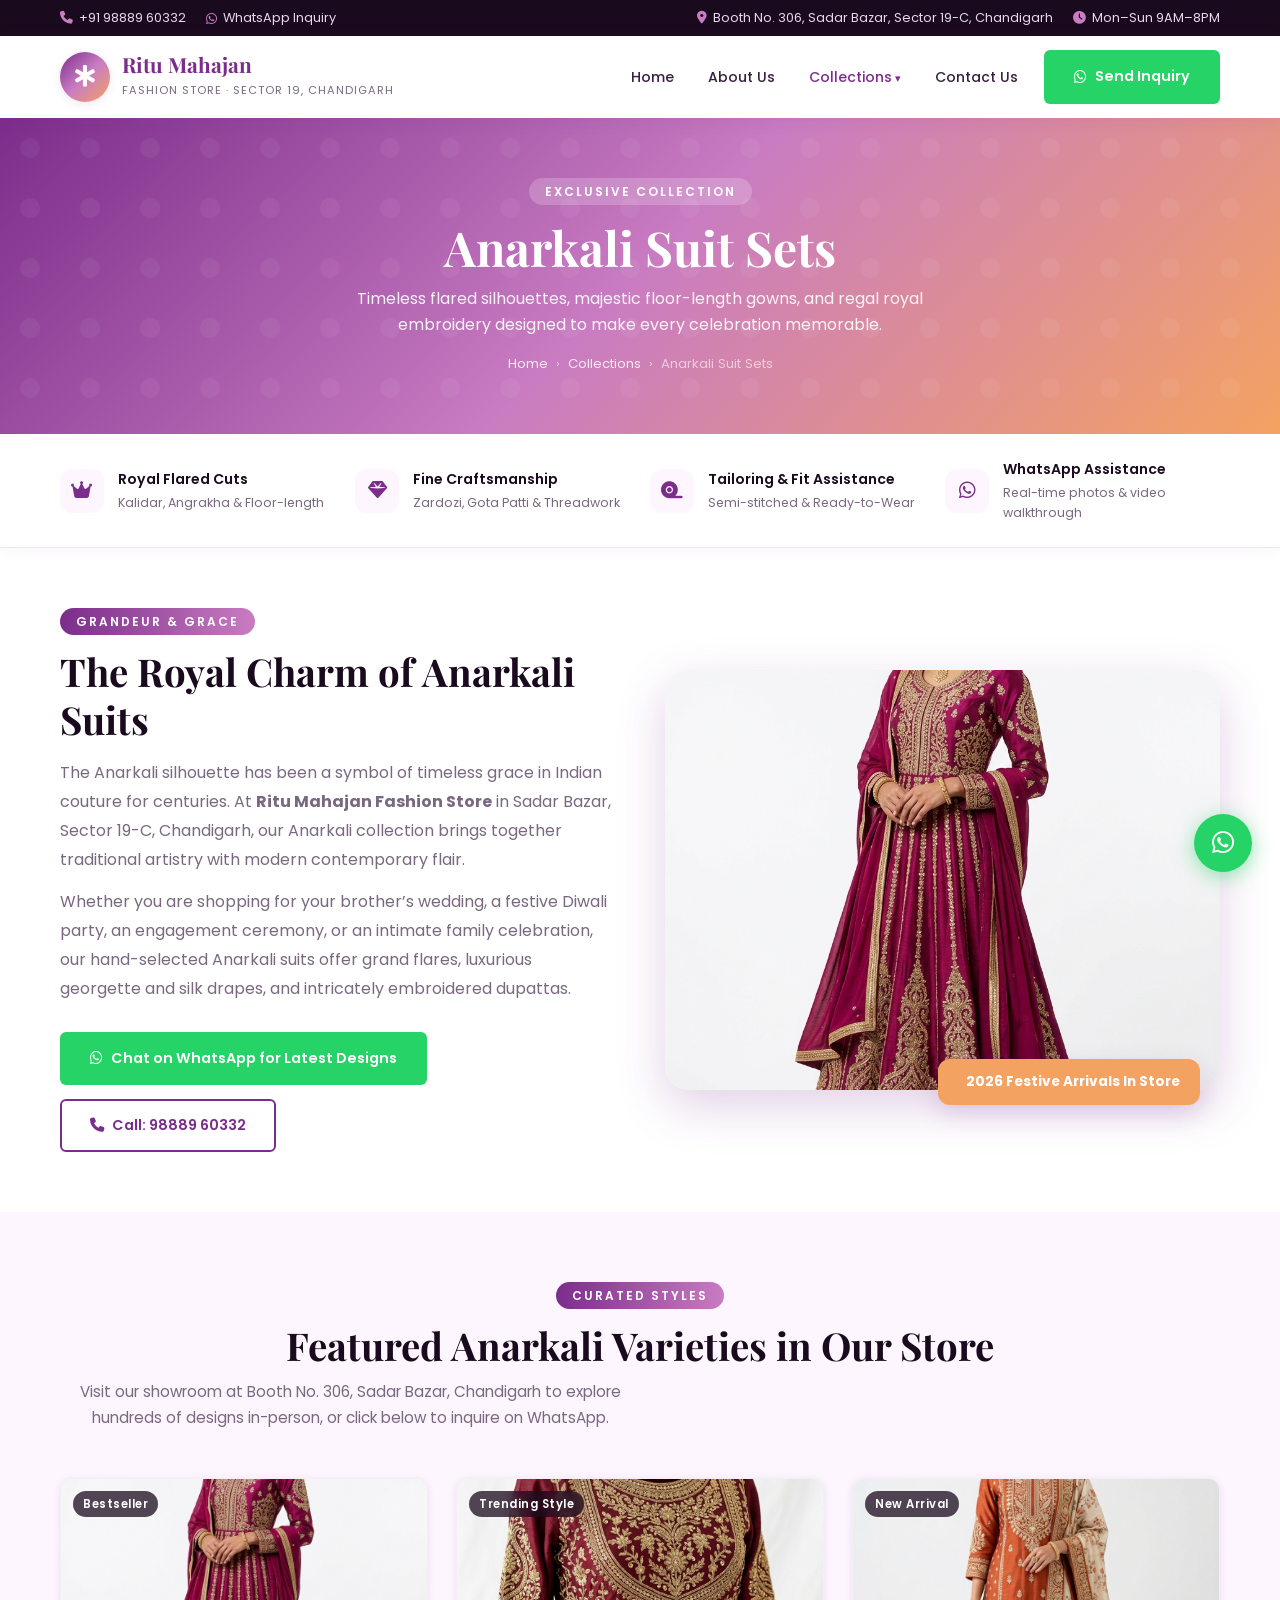
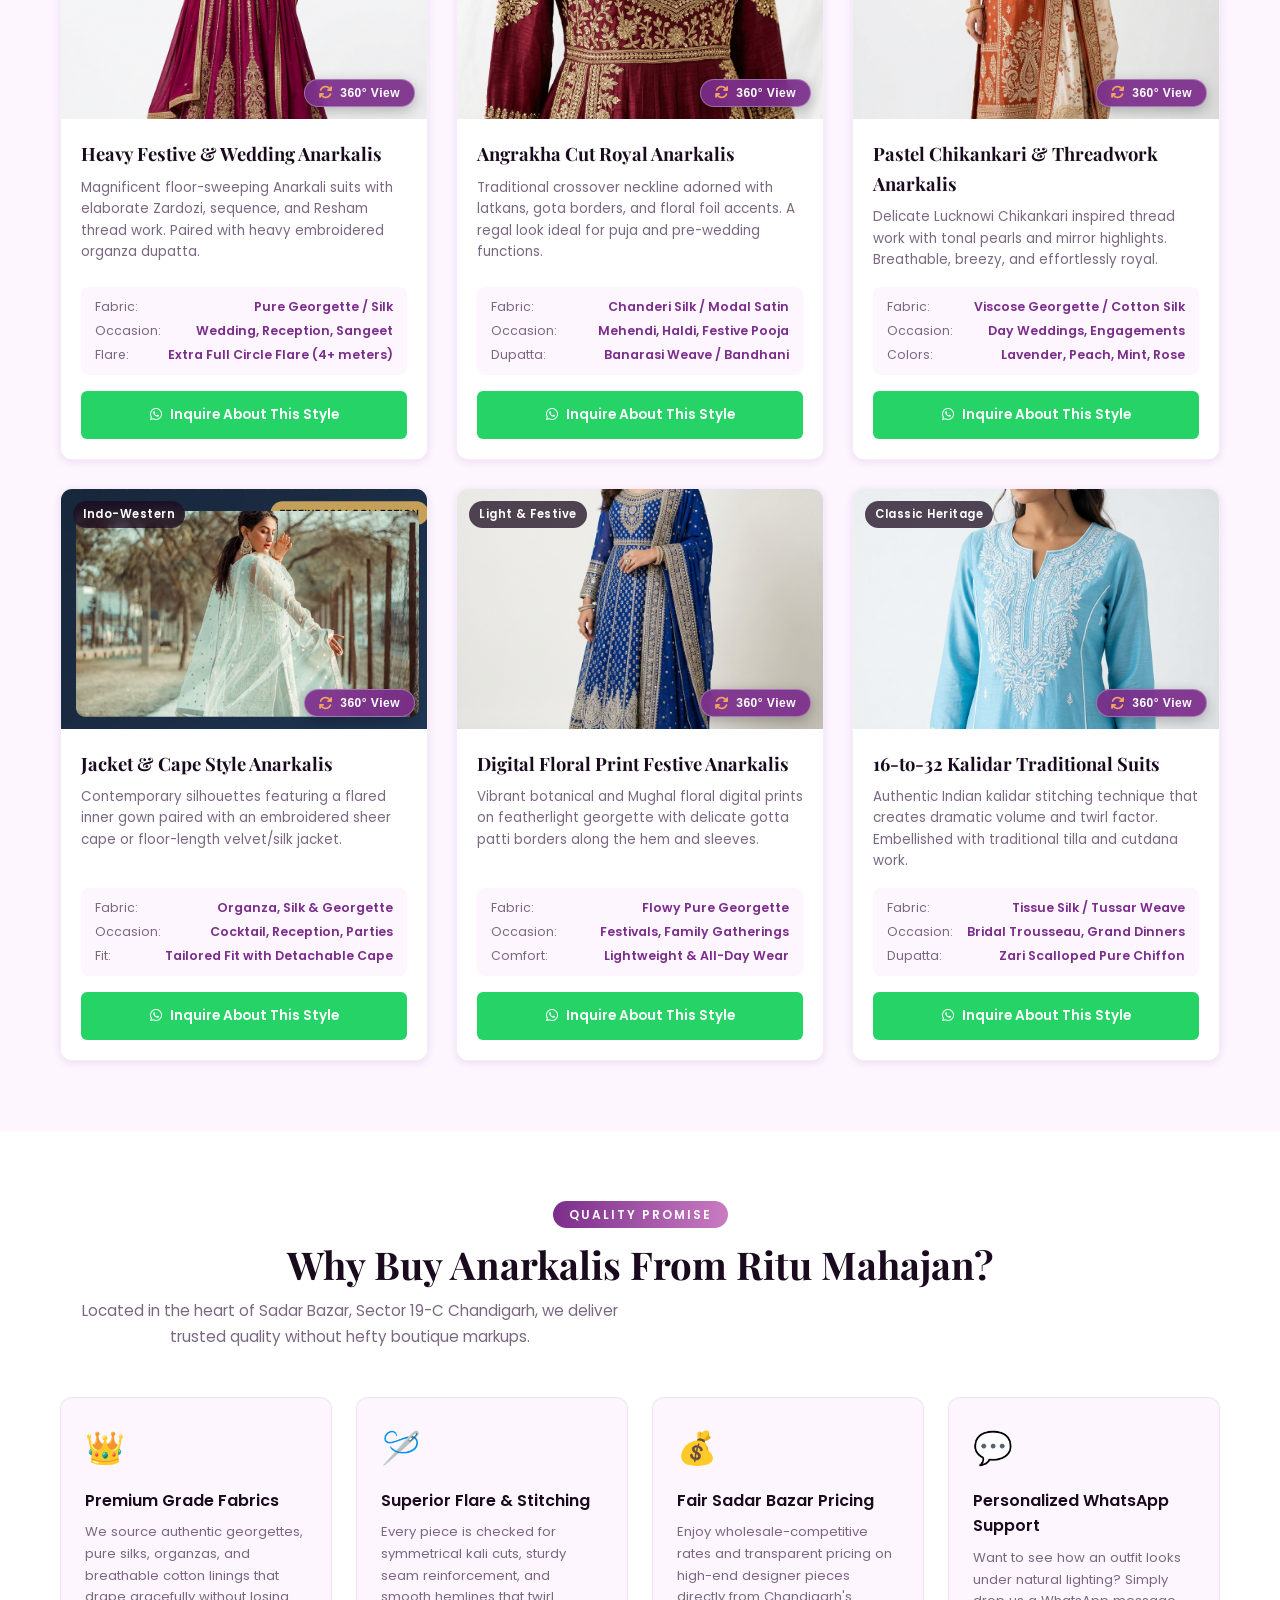
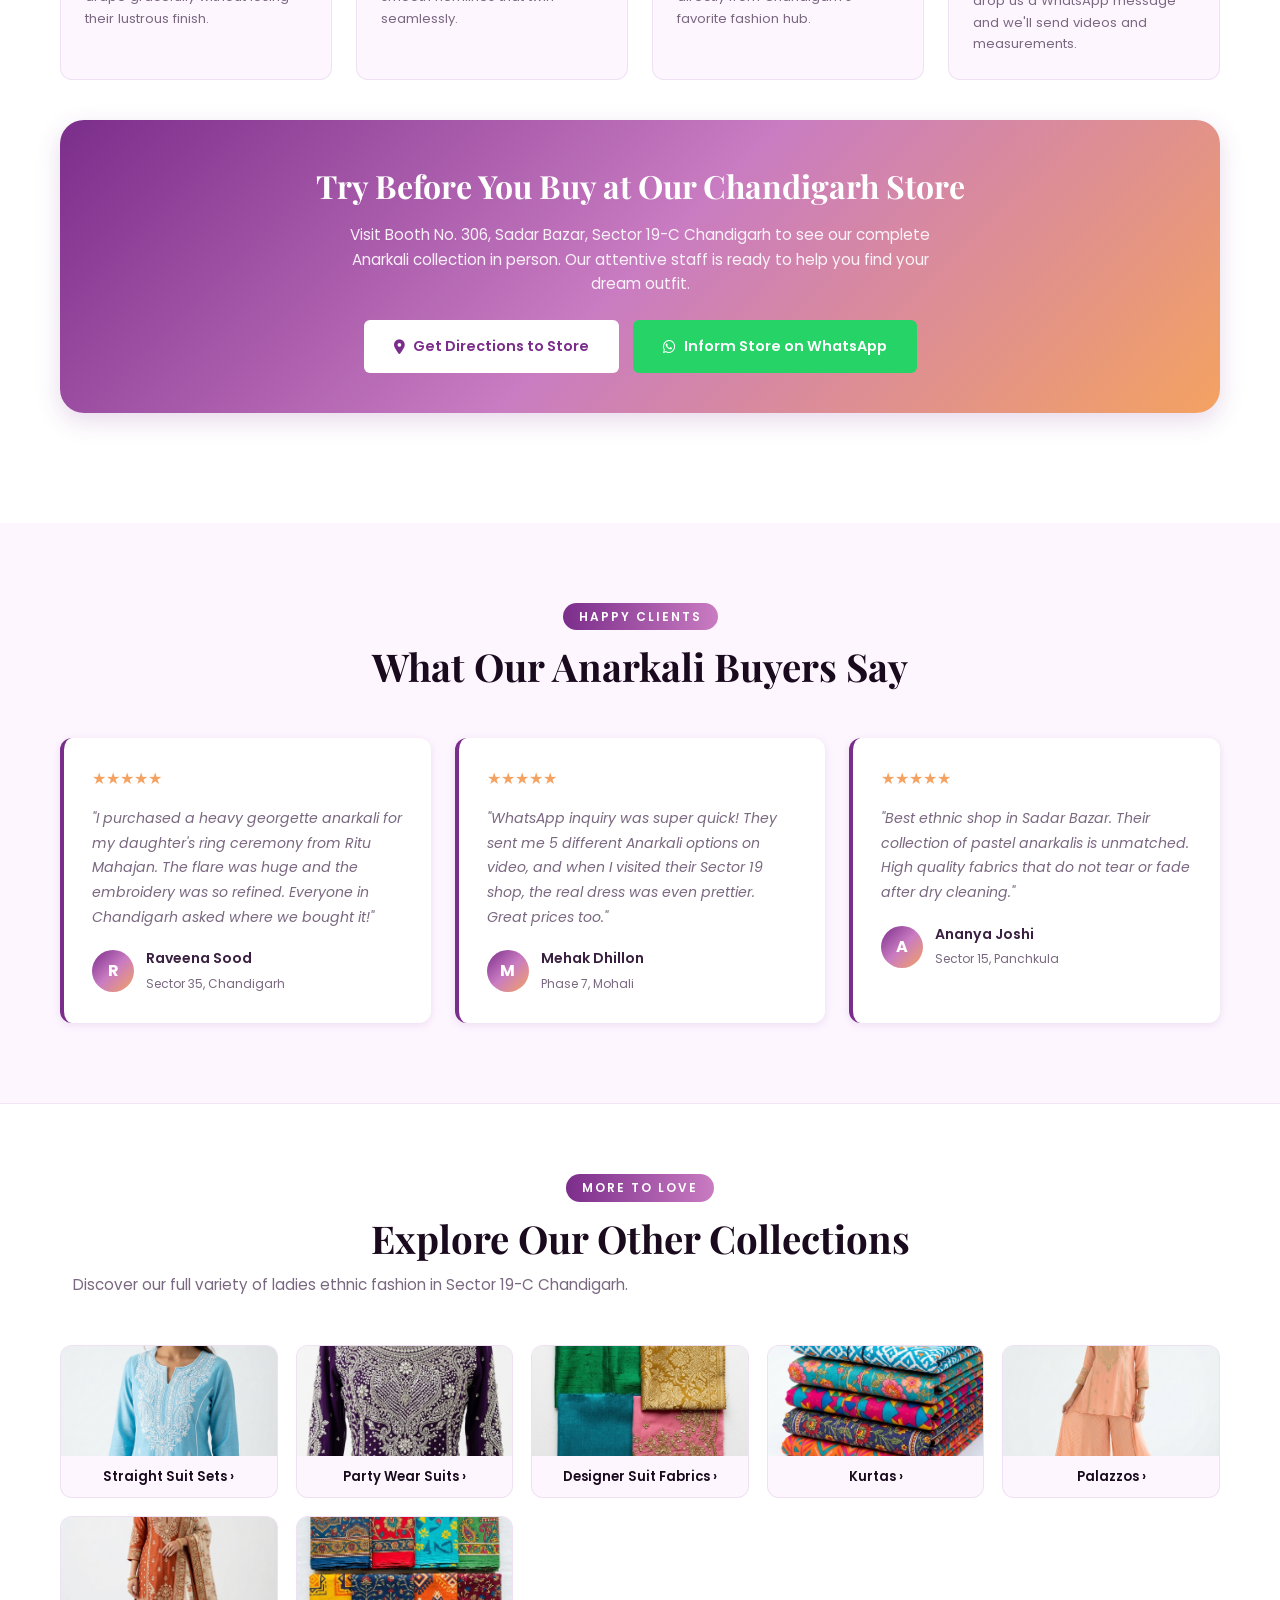
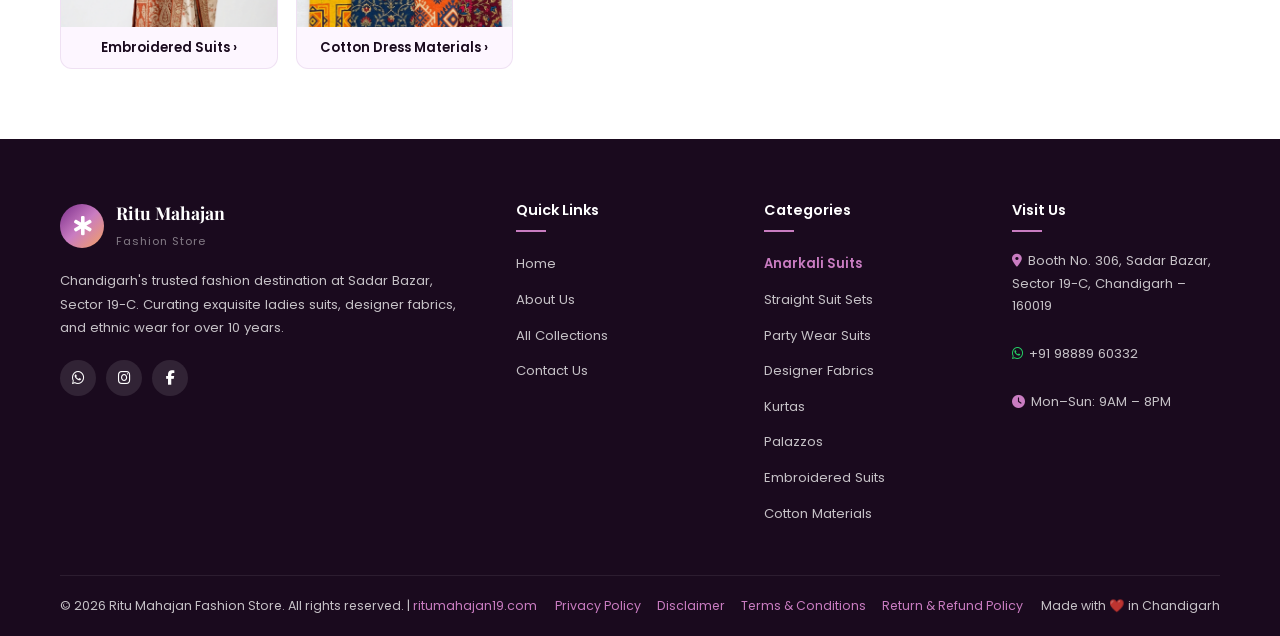
==== anarkali-suits.html @ e2acfebe "Initial commit" ====
﻿<!DOCTYPE html>
<html lang="en">
<head>
    <meta charset="UTF-8">
    <meta name="viewport" content="width=device-width, initial-scale=1.0">
    <title>Anarkali Suit Sets Collection – Ritu Mahajan Chandigarh Sector 19</title>
    <meta name="description" content="Explore luxury Anarkali Suit Sets in Chandigarh at Ritu Mahajan Fashion Store, Sector 19-C Sadar Bazar. Pure georgette, silk & embroidered anarkalis for weddings and festivities.">
    <meta name="keywords" content="anarkali suits chandigarh, wedding anarkali suit sector 19, designer anarkali sadar bazar, heavy flared suits chandigarh">
    <link rel="canonical" href="https://ritumahajan19.com/anarkali-suits.html">

    <!-- Google Fonts -->
    <link rel="preconnect" href="https://fonts.googleapis.com">
    <link rel="preconnect" href="https://fonts.gstatic.com" crossorigin>
    <link href="https://fonts.googleapis.com/css2?family=Playfair+Display:ital,wght@0,400;0,600;0,700;1,400&family=Poppins:wght@300;400;500;600&display=swap" rel="stylesheet">

    <!-- Font Awesome -->
    <link rel="stylesheet" href="https://cdnjs.cloudflare.com/ajax/libs/font-awesome/6.5.0/css/all.min.css">

    <!-- Main Stylesheet -->
    <link rel="stylesheet" href="style.css">
</head>
<body>

    <!-- TOP BAR -->
    <div class="top-bar">
        <div class="container">
            <div class="top-bar-left">
                <a href="tel:+919888960332"><i class="fas fa-phone"></i>+91 98889 60332</a>
                <a href="https://wa.me/919888960332?text=Hi%2C%20I%20want%20to%20inquire%20about%20Anarkali%20Suits%20at%20Ritu%20Mahajan%20Fashion%20Store" target="_blank"><i class="fab fa-whatsapp"></i>WhatsApp Inquiry</a>
            </div>
            <div class="top-bar-right">
                <span><i class="fas fa-map-marker-alt"></i>Booth No. 306, Sadar Bazar, Sector 19-C, Chandigarh</span>
                <span><i class="fas fa-clock"></i>Mon–Sun 9AM–8PM</span>
            </div>
        </div>
    </div>

    <!-- HEADER -->
    <header>
        <div class="container">
            <div class="header-inner">
                <a href="index.html" class="logo">
                    <div class="logo-icon"><i class="fas fa-star-of-life"></i></div>
                    <div class="logo-text">
                        <h2>Ritu Mahajan</h2>
                        <span>Fashion Store · Sector 19, Chandigarh</span>
                    </div>
                </a>

                <button class="hamburger" id="hamburger" aria-label="Toggle Menu" onclick="toggleNav()">
                    <span></span><span></span><span></span>
                </button>

                <nav id="main-nav">
                    <a href="index.html">Home</a>
                    <a href="index.html#about">About Us</a>
                    <div class="has-dropdown">
                        <a href="collections.html" class="active"><span>Collections</span></a>
                        <div class="dropdown-menu">
                            <a href="collections.html">All Collections</a>
                            <a href="anarkali-suits.html" class="current">Anarkali Suit Sets</a>
                            <a href="straight-suits.html">Straight Suit Sets</a>
                            <a href="party-wear.html">Party Wear Suits</a>
                            <a href="designer-fabrics.html">Designer Suit Fabrics</a>
                            <a href="kurtas.html">Kurtas</a>
                            <a href="palazzos.html">Palazzos</a>
                            <a href="embroidered-suits.html">Embroidered Suits</a>
                            <a href="cotton-materials.html">Cotton Dress Materials</a>
                        </div>
                    </div>
                    <a href="index.html#contact">Contact Us</a>
                    <a href="https://wa.me/919888960332?text=Hi%2C%20I%20want%20to%20inquire%20about%20Anarkali%20Suits" target="_blank" class="btn btn-whatsapp nav-cta"><i class="fab fa-whatsapp"></i>Send Inquiry</a>
                </nav>
            </div>
        </div>
    </header>

    <!-- PAGE BANNER -->
    <div class="page-banner">
        <div class="container">
            <div class="section-tag" style="background:rgba(255,255,255,.2);margin-bottom:14px">Exclusive Collection</div>
            <h1>Anarkali Suit Sets</h1>
            <p>Timeless flared silhouettes, majestic floor-length gowns, and regal royal embroidery designed to make every celebration memorable.</p>
            <div class="breadcrumb">
                <a href="index.html">Home</a>
                <span>›</span>
                <a href="collections.html">Collections</a>
                <span>›</span>
                <span>Anarkali Suit Sets</span>
            </div>
        </div>
    </div>

    <!-- STRIP -->
    <div class="collection-strip">
        <div class="container">
            <div class="strip-grid">
                <div class="strip-item">
                    <div class="strip-icon"><i class="fas fa-crown"></i></div>
                    <div>
                        <h4>Royal Flared Cuts</h4>
                        <p>Kalidar, Angrakha &amp; Floor-length</p>
                    </div>
                </div>
                <div class="strip-item">
                    <div class="strip-icon"><i class="fas fa-gem"></i></div>
                    <div>
                        <h4>Fine Craftsmanship</h4>
                        <p>Zardozi, Gota Patti &amp; Threadwork</p>
                    </div>
                </div>
                <div class="strip-item">
                    <div class="strip-icon"><i class="fas fa-tape"></i></div>
                    <div>
                        <h4>Tailoring &amp; Fit Assistance</h4>
                        <p>Semi-stitched &amp; Ready-to-Wear</p>
                    </div>
                </div>
                <div class="strip-item">
                    <div class="strip-icon"><i class="fab fa-whatsapp"></i></div>
                    <div>
                        <h4>WhatsApp Assistance</h4>
                        <p>Real-time photos &amp; video walkthrough</p>
                    </div>
                </div>
            </div>
        </div>
    </div>

    <!-- INTRO SECTION -->
    <section class="collection-intro">
        <div class="container">
            <div class="collection-intro-grid">
                <div class="reveal">
                    <div class="section-tag">Grandeur &amp; Grace</div>
                    <h2 class="section-title">The Royal Charm of Anarkali Suits</h2>
                    <p style="margin-top:16px;color:var(--clr-muted);line-height:1.8">
                        The Anarkali silhouette has been a symbol of timeless grace in Indian couture for centuries. At <strong>Ritu Mahajan Fashion Store</strong> in Sadar Bazar, Sector 19-C, Chandigarh, our Anarkali collection brings together traditional artistry with modern contemporary flair.
                    </p>
                    <p style="margin-top:14px;color:var(--clr-muted);line-height:1.8">
                        Whether you are shopping for your brother’s wedding, a festive Diwali party, an engagement ceremony, or an intimate family celebration, our hand-selected Anarkali suits offer grand flares, luxurious georgette and silk drapes, and intricately embroidered dupattas.
                    </p>
                    <div style="display:flex;gap:14px;margin-top:28px;flex-wrap:wrap">
                        <a href="https://wa.me/919888960332?text=Hi%20Ritu%20Mahajan%2C%20I%20am%20looking%20for%20Anarkali%20Suits.%20Please%20share%20current%20designs%20and%20details." target="_blank" class="btn btn-whatsapp">
                            <i class="fab fa-whatsapp"></i> Chat on WhatsApp for Latest Designs
                        </a>
                        <a href="tel:+919888960332" class="btn btn-outline">
                            <i class="fas fa-phone"></i> Call: 98889 60332
                        </a>
                    </div>
                </div>
                <div class="collection-intro-visual reveal">
                    <img src="img-anarkali.jpg" alt="Anarkali Suit Sets Collection at Ritu Mahajan Chandigarh">
                    <div class="collection-tag-float">
                        <i class="fas fa-sparkles"></i> 2026 Festive Arrivals In Store
                    </div>
                </div>
            </div>
        </div>
    </section>

    <!-- PRODUCTS SHOWCASE -->
    <section class="products-section">
        <div class="container">
            <div class="section-header reveal">
                <div class="section-tag">Curated Styles</div>
                <h2 class="section-title">Featured Anarkali Varieties in Our Store</h2>
                <p class="section-subtitle">Visit our showroom at Booth No. 306, Sadar Bazar, Chandigarh to explore hundreds of designs in-person, or click below to inquire on WhatsApp.</p>
            </div>

            <div class="products-grid reveal">
                <!-- Card 1 -->
                <div class="item-card">
                    <div class="item-thumb-box">
                        <img src="img-anarkali.jpg" alt="Heavy Bridal Anarkali Suit">
                        <span class="item-badge">Bestseller</span>
                        <button class="view360-badge" onclick="open360({ title: 'Heavy Festive &amp; Wedding Anarkalis', subtitle: 'Bestseller Collection', image: 'img-anarkali.jpg', altImage: 'cat-anarkali.jpg', specs: 'Premium Finish · Sadar Bazar Exclusive' })">
                            <i class="fas fa-arrows-rotate"></i> 360° View
                        </button>
                    </div>
                    <div class="item-body">
                        <h3 class="item-title">Heavy Festive &amp; Wedding Anarkalis</h3>
                        <p class="item-desc">Magnificent floor-sweeping Anarkali suits with elaborate Zardozi, sequence, and Resham thread work. Paired with heavy embroidered organza dupatta.</p>
                        <div class="item-specs">
                            <div class="item-spec-row"><span class="item-spec-label">Fabric:</span><span class="item-spec-value">Pure Georgette / Silk</span></div>
                            <div class="item-spec-row"><span class="item-spec-label">Occasion:</span><span class="item-spec-value">Wedding, Reception, Sangeet</span></div>
                            <div class="item-spec-row"><span class="item-spec-label">Flare:</span><span class="item-spec-value">Extra Full Circle Flare (4+ meters)</span></div>
                        </div>
                        <a href="https://wa.me/919888960332?text=Hi%2C%20I%20am%20interested%20in%20Heavy%20Festive%20Anarkalis%20at%20Ritu%20Mahajan%20Store" target="_blank" class="btn btn-whatsapp item-btn">
                            <i class="fab fa-whatsapp"></i> Inquire About This Style
                        </a>
                    </div>
                </div>

                <!-- Card 2 -->
                <div class="item-card">
                    <div class="item-thumb-box">
                        <img src="cat-anarkali.jpg" alt="Angrakha Style Anarkali Suit">
                        <span class="item-badge">Trending Style</span>
                        <button class="view360-badge" onclick="open360({ title: 'Angrakha Cut Royal Anarkalis', subtitle: 'Trending Style Collection', image: 'cat-anarkali.jpg', altImage: 'cat-anarkali.jpg', specs: 'Premium Finish · Sadar Bazar Exclusive' })">
                            <i class="fas fa-arrows-rotate"></i> 360° View
                        </button>
                    </div>
                    <div class="item-body">
                        <h3 class="item-title">Angrakha Cut Royal Anarkalis</h3>
                        <p class="item-desc">Traditional crossover neckline adorned with latkans, gota borders, and floral foil accents. A regal look ideal for puja and pre-wedding functions.</p>
                        <div class="item-specs">
                            <div class="item-spec-row"><span class="item-spec-label">Fabric:</span><span class="item-spec-value">Chanderi Silk / Modal Satin</span></div>
                            <div class="item-spec-row"><span class="item-spec-label">Occasion:</span><span class="item-spec-value">Mehendi, Haldi, Festive Pooja</span></div>
                            <div class="item-spec-row"><span class="item-spec-label">Dupatta:</span><span class="item-spec-value">Banarasi Weave / Bandhani</span></div>
                        </div>
                        <a href="https://wa.me/919888960332?text=Hi%2C%20I%20am%20interested%20in%20Angrakha%20Style%20Anarkalis%20at%20Ritu%20Mahajan%20Store" target="_blank" class="btn btn-whatsapp item-btn">
                            <i class="fab fa-whatsapp"></i> Inquire About This Style
                        </a>
                    </div>
                </div>

                <!-- Card 3 -->
                <div class="item-card">
                    <div class="item-thumb-box">
                        <img src="img-embroidered.jpg" alt="Pastel Chikankari Anarkali">
                        <span class="item-badge">New Arrival</span>
                        <button class="view360-badge" onclick="open360({ title: 'Pastel Chikankari &amp; Threadwork Anarkalis', subtitle: 'New Arrival Collection', image: 'img-embroidered.jpg', altImage: 'cat-anarkali.jpg', specs: 'Premium Finish · Sadar Bazar Exclusive' })">
                            <i class="fas fa-arrows-rotate"></i> 360° View
                        </button>
                    </div>
                    <div class="item-body">
                        <h3 class="item-title">Pastel Chikankari &amp; Threadwork Anarkalis</h3>
                        <p class="item-desc">Delicate Lucknowi Chikankari inspired thread work with tonal pearls and mirror highlights. Breathable, breezy, and effortlessly royal.</p>
                        <div class="item-specs">
                            <div class="item-spec-row"><span class="item-spec-label">Fabric:</span><span class="item-spec-value">Viscose Georgette / Cotton Silk</span></div>
                            <div class="item-spec-row"><span class="item-spec-label">Occasion:</span><span class="item-spec-value">Day Weddings, Engagements</span></div>
                            <div class="item-spec-row"><span class="item-spec-label">Colors:</span><span class="item-spec-value">Lavender, Peach, Mint, Rose</span></div>
                        </div>
                        <a href="https://wa.me/919888960332?text=Hi%2C%20I%20am%20interested%20in%20Pastel%20Chikankari%20Anarkalis%20at%20Ritu%20Mahajan%20Store" target="_blank" class="btn btn-whatsapp item-btn">
                            <i class="fab fa-whatsapp"></i> Inquire About This Style
                        </a>
                    </div>
                </div>

                <!-- Card 4 -->
                <div class="item-card">
                    <div class="item-thumb-box">
                        <img src="fashion-hero.png" alt="Layered Jacket Anarkali Suit">
                        <span class="item-badge">Indo-Western</span>
                        <button class="view360-badge" onclick="open360({ title: 'Jacket &amp; Cape Style Anarkalis', subtitle: 'Indo-Western Collection', image: 'fashion-hero.png', altImage: 'cat-anarkali.jpg', specs: 'Premium Finish · Sadar Bazar Exclusive' })">
                            <i class="fas fa-arrows-rotate"></i> 360° View
                        </button>
                    </div>
                    <div class="item-body">
                        <h3 class="item-title">Jacket &amp; Cape Style Anarkalis</h3>
                        <p class="item-desc">Contemporary silhouettes featuring a flared inner gown paired with an embroidered sheer cape or floor-length velvet/silk jacket.</p>
                        <div class="item-specs">
                            <div class="item-spec-row"><span class="item-spec-label">Fabric:</span><span class="item-spec-value">Organza, Silk &amp; Georgette</span></div>
                            <div class="item-spec-row"><span class="item-spec-label">Occasion:</span><span class="item-spec-value">Cocktail, Reception, Parties</span></div>
                            <div class="item-spec-row"><span class="item-spec-label">Fit:</span><span class="item-spec-value">Tailored Fit with Detachable Cape</span></div>
                        </div>
                        <a href="https://wa.me/919888960332?text=Hi%2C%20I%20am%20interested%20in%20Jacket%20and%20Cape%20Anarkalis%20at%20Ritu%20Mahajan%20Store" target="_blank" class="btn btn-whatsapp item-btn">
                            <i class="fab fa-whatsapp"></i> Inquire About This Style
                        </a>
                    </div>
                </div>

                <!-- Card 5 -->
                <div class="item-card">
                    <div class="item-thumb-box">
                        <img src="img-partywear.jpg" alt="Printed Floral Anarkali">
                        <span class="item-badge">Light &amp; Festive</span>
                        <button class="view360-badge" onclick="open360({ title: 'Digital Floral Print Festive Anarkalis', subtitle: 'Light &amp; Festive Collection', image: 'img-partywear.jpg', altImage: 'cat-partywear.jpg', specs: 'Premium Finish · Sadar Bazar Exclusive' })">
                            <i class="fas fa-arrows-rotate"></i> 360° View
                        </button>
                    </div>
                    <div class="item-body">
                        <h3 class="item-title">Digital Floral Print Festive Anarkalis</h3>
                        <p class="item-desc">Vibrant botanical and Mughal floral digital prints on featherlight georgette with delicate gotta patti borders along the hem and sleeves.</p>
                        <div class="item-specs">
                            <div class="item-spec-row"><span class="item-spec-label">Fabric:</span><span class="item-spec-value">Flowy Pure Georgette</span></div>
                            <div class="item-spec-row"><span class="item-spec-label">Occasion:</span><span class="item-spec-value">Festivals, Family Gatherings</span></div>
                            <div class="item-spec-row"><span class="item-spec-label">Comfort:</span><span class="item-spec-value">Lightweight &amp; All-Day Wear</span></div>
                        </div>
                        <a href="https://wa.me/919888960332?text=Hi%2C%20I%20am%20interested%20in%20Floral%20Print%20Anarkalis%20at%20Ritu%20Mahajan%20Store" target="_blank" class="btn btn-whatsapp item-btn">
                            <i class="fab fa-whatsapp"></i> Inquire About This Style
                        </a>
                    </div>
                </div>

                <!-- Card 6 -->
                <div class="item-card">
                    <div class="item-thumb-box">
                        <img src="cat-straight.jpg" alt="Kalidar Anarkali Suit">
                        <span class="item-badge">Classic Heritage</span>
                        <button class="view360-badge" onclick="open360({ title: '16-to-32 Kalidar Traditional Suits', subtitle: 'Classic Heritage Collection', image: 'cat-straight.jpg', altImage: 'cat-straight.jpg', specs: 'Premium Finish · Sadar Bazar Exclusive' })">
                            <i class="fas fa-arrows-rotate"></i> 360° View
                        </button>
                    </div>
                    <div class="item-body">
                        <h3 class="item-title">16-to-32 Kalidar Traditional Suits</h3>
                        <p class="item-desc">Authentic Indian kalidar stitching technique that creates dramatic volume and twirl factor. Embellished with traditional tilla and cutdana work.</p>
                        <div class="item-specs">
                            <div class="item-spec-row"><span class="item-spec-label">Fabric:</span><span class="item-spec-value">Tissue Silk / Tussar Weave</span></div>
                            <div class="item-spec-row"><span class="item-spec-label">Occasion:</span><span class="item-spec-value">Bridal Trousseau, Grand Dinners</span></div>
                            <div class="item-spec-row"><span class="item-spec-label">Dupatta:</span><span class="item-spec-value">Zari Scalloped Pure Chiffon</span></div>
                        </div>
                        <a href="https://wa.me/919888960332?text=Hi%2C%20I%20am%20interested%20in%20Kalidar%20Traditional%20Anarkalis%20at%20Ritu%20Mahajan%20Store" target="_blank" class="btn btn-whatsapp item-btn">
                            <i class="fab fa-whatsapp"></i> Inquire About This Style
                        </a>
                    </div>
                </div>
            </div>
        </div>
    </section>

    <!-- CRAFTSMANSHIP & DETAILS -->
    <section class="craft-section">
        <div class="container">
            <div class="section-header reveal">
                <div class="section-tag">Quality Promise</div>
                <h2 class="section-title">Why Buy Anarkalis From Ritu Mahajan?</h2>
                <p class="section-subtitle">Located in the heart of Sadar Bazar, Sector 19-C Chandigarh, we deliver trusted quality without hefty boutique markups.</p>
            </div>
            <div class="craft-grid reveal">
                <div class="craft-card">
                    <div class="craft-icon">👑</div>
                    <h3>Premium Grade Fabrics</h3>
                    <p>We source authentic georgettes, pure silks, organzas, and breathable cotton linings that drape gracefully without losing their lustrous finish.</p>
                </div>
                <div class="craft-card">
                    <div class="craft-icon">🪡</div>
                    <h3>Superior Flare &amp; Stitching</h3>
                    <p>Every piece is checked for symmetrical kali cuts, sturdy seam reinforcement, and smooth hemlines that twirl seamlessly.</p>
                </div>
                <div class="craft-card">
                    <div class="craft-icon">💰</div>
                    <h3>Fair Sadar Bazar Pricing</h3>
                    <p>Enjoy wholesale-competitive rates and transparent pricing on high-end designer pieces directly from Chandigarh's favorite fashion hub.</p>
                </div>
                <div class="craft-card">
                    <div class="craft-icon">💬</div>
                    <h3>Personalized WhatsApp Support</h3>
                    <p>Want to see how an outfit looks under natural lighting? Simply drop us a WhatsApp message and we'll send videos and measurements.</p>
                </div>
            </div>

            <!-- In-Store Callout -->
            <div class="store-callout reveal">
                <h3>Try Before You Buy at Our Chandigarh Store</h3>
                <p>Visit Booth No. 306, Sadar Bazar, Sector 19-C Chandigarh to see our complete Anarkali collection in person. Our attentive staff is ready to help you find your dream outfit.</p>
                <div class="store-callout-actions">
                    <a href="https://maps.google.com/?q=Sadar+Bazar+Sector+19+Chandigarh" target="_blank" class="btn" style="background:#fff;color:var(--clr-primary)">
                        <i class="fas fa-map-marker-alt"></i> Get Directions to Store
                    </a>
                    <a href="https://wa.me/919888960332?text=Hi%2C%20I%20am%20planning%20to%20visit%20Ritu%20Mahajan%20Store%20for%20Anarkali%20Suits" target="_blank" class="btn btn-whatsapp">
                        <i class="fab fa-whatsapp"></i> Inform Store on WhatsApp
                    </a>
                </div>
            </div>
        </div>
    </section>

    <!-- TESTIMONIALS -->
    <section class="testimonials" style="background:var(--clr-light)">
        <div class="container">
            <div class="section-header reveal">
                <div class="section-tag">Happy Clients</div>
                <h2 class="section-title">What Our Anarkali Buyers Say</h2>
            </div>
            <div class="testi-grid reveal">
                <div class="testi-card">
                    <div class="stars">★★★★★</div>
                    <p class="testi-text">"I purchased a heavy georgette anarkali for my daughter's ring ceremony from Ritu Mahajan. The flare was huge and the embroidery was so refined. Everyone in Chandigarh asked where we bought it!"</p>
                    <div class="testi-author">
                        <div class="testi-avatar">R</div>
                        <div class="testi-author-info"><strong>Raveena Sood</strong><span>Sector 35, Chandigarh</span></div>
                    </div>
                </div>
                <div class="testi-card">
                    <div class="stars">★★★★★</div>
                    <p class="testi-text">"WhatsApp inquiry was super quick! They sent me 5 different Anarkali options on video, and when I visited their Sector 19 shop, the real dress was even prettier. Great prices too."</p>
                    <div class="testi-author">
                        <div class="testi-avatar">M</div>
                        <div class="testi-author-info"><strong>Mehak Dhillon</strong><span>Phase 7, Mohali</span></div>
                    </div>
                </div>
                <div class="testi-card">
                    <div class="stars">★★★★★</div>
                    <p class="testi-text">"Best ethnic shop in Sadar Bazar. Their collection of pastel anarkalis is unmatched. High quality fabrics that do not tear or fade after dry cleaning."</p>
                    <div class="testi-author">
                        <div class="testi-avatar">A</div>
                        <div class="testi-author-info"><strong>Ananya Joshi</strong><span>Sector 15, Panchkula</span></div>
                    </div>
                </div>
            </div>
        </div>
    </section>

    <!-- EXPLORE OTHER COLLECTIONS -->
    <section class="other-collections">
        <div class="container">
            <div class="section-header reveal">
                <div class="section-tag">More To Love</div>
                <h2 class="section-title">Explore Our Other Collections</h2>
                <p class="section-subtitle">Discover our full variety of ladies ethnic fashion in Sector 19-C Chandigarh.</p>
            </div>
            <div class="other-grid reveal">
                <a href="straight-suits.html" class="other-card">
                    <div class="other-img-box"><img src="cat-straight.jpg" alt="Straight Suit Sets"></div>
                    <h4>Straight Suit Sets ›</h4>
                </a>
                <a href="party-wear.html" class="other-card">
                    <div class="other-img-box"><img src="cat-partywear.jpg" alt="Party Wear Suits"></div>
                    <h4>Party Wear Suits ›</h4>
                </a>
                <a href="designer-fabrics.html" class="other-card">
                    <div class="other-img-box"><img src="cat-fabrics.jpg" alt="Designer Fabrics"></div>
                    <h4>Designer Suit Fabrics ›</h4>
                </a>
                <a href="kurtas.html" class="other-card">
                    <div class="other-img-box"><img src="cat-kurtas.jpg" alt="Kurtas"></div>
                    <h4>Kurtas ›</h4>
                </a>
                <a href="palazzos.html" class="other-card">
                    <div class="other-img-box"><img src="img-palazzos.jpg" alt="Palazzos"></div>
                    <h4>Palazzos ›</h4>
                </a>
                <a href="embroidered-suits.html" class="other-card">
                    <div class="other-img-box"><img src="img-embroidered.jpg" alt="Embroidered Suits"></div>
                    <h4>Embroidered Suits ›</h4>
                </a>
                <a href="cotton-materials.html" class="other-card">
                    <div class="other-img-box"><img src="img-cotton.jpg" alt="Cotton Dress Materials"></div>
                    <h4>Cotton Dress Materials ›</h4>
                </a>
            </div>
        </div>
    </section>

    <!-- FOOTER -->
    <footer>
        <div class="footer-main">
            <div class="container">
                <div class="footer-grid">
                    <div>
                        <div class="footer-logo">
                            <div class="footer-logo-icon"><i class="fas fa-star-of-life"></i></div>
                            <div class="footer-logo-text"><h2>Ritu Mahajan</h2><span>Fashion Store</span></div>
                        </div>
                        <p class="footer-desc">Chandigarh's trusted fashion destination at Sadar Bazar, Sector 19-C. Curating exquisite ladies suits, designer fabrics, and ethnic wear for over 10 years.</p>
                        <div class="footer-social">
                            <a href="https://wa.me/919888960332" target="_blank" class="social-link"><i class="fab fa-whatsapp"></i></a>
                            <a href="#" class="social-link"><i class="fab fa-instagram"></i></a>
                            <a href="#" class="social-link"><i class="fab fa-facebook-f"></i></a>
                        </div>
                    </div>
                    <div class="footer-col">
                        <h4>Quick Links</h4>
                        <ul>
                            <li><a href="index.html">Home</a></li>
                            <li><a href="index.html#about">About Us</a></li>
                            <li><a href="collections.html">All Collections</a></li>
                            <li><a href="index.html#contact">Contact Us</a></li>
                        </ul>
                    </div>
                    <div class="footer-col">
                        <h4>Categories</h4>
                        <ul>
                            <li><a href="anarkali-suits.html" style="color:var(--clr-secondary);font-weight:600">Anarkali Suits</a></li>
                            <li><a href="straight-suits.html">Straight Suit Sets</a></li>
                            <li><a href="party-wear.html">Party Wear Suits</a></li>
                            <li><a href="designer-fabrics.html">Designer Fabrics</a></li>
                            <li><a href="kurtas.html">Kurtas</a></li>
                            <li><a href="palazzos.html">Palazzos</a></li>
                            <li><a href="embroidered-suits.html">Embroidered Suits</a></li>
                            <li><a href="cotton-materials.html">Cotton Materials</a></li>
                        </ul>
                    </div>
                    <div class="footer-col">
                        <h4>Visit Us</h4>
                        <p><i class="fas fa-map-marker-alt" style="color:var(--clr-secondary);margin-right:6px"></i>Booth No. 306, Sadar Bazar, Sector 19-C, Chandigarh – 160019</p>
                        <br>
                        <p><i class="fab fa-whatsapp" style="color:#25D366;margin-right:6px"></i><a href="https://wa.me/919888960332" target="_blank" style="color:rgba(255,255,255,.75)">+91 98889 60332</a></p>
                        <br>
                        <p><i class="fas fa-clock" style="color:var(--clr-secondary);margin-right:6px"></i>Mon–Sun: 9AM – 8PM</p>
                    </div>
                </div>
            </div>
        </div>
        <div class="container">
            <div class="footer-bottom">
                <span>© 2026 Ritu Mahajan Fashion Store. All rights reserved. | <a href="https://ritumahajan19.com">ritumahajan19.com</a></span>
                <span style="display:flex;gap:16px;flex-wrap:wrap;justify-content:center">
                    <a href="index.html#privacy">Privacy Policy</a>
                    <a href="index.html#disclaimer">Disclaimer</a>
                    <a href="index.html#terms">Terms &amp; Conditions</a>
                    <a href="index.html#refund">Return &amp; Refund Policy</a>
                </span>
                <span>Made with ❤️ in Chandigarh</span>
            </div>
        </div>
    </footer>

    <!-- Floating WhatsApp -->
    <a href="https://wa.me/919888960332?text=Hi%2C%20I%20want%20to%20inquire%20about%20Anarkali%20Suits%20at%20Ritu%20Mahajan%20Fashion%20Store%2C%20Sector%2019%20Chandigarh" target="_blank" class="whatsapp-float" title="Chat on WhatsApp">
        <i class="fab fa-whatsapp"></i>
        <span class="wa-tooltip">Chat on WhatsApp</span>
    </a>

    <!-- 360 Product Viewer Script -->
    <script src="viewer360.js"></script>

    <!-- SCRIPT -->
    <script>
        function toggleNav() {
            document.getElementById('main-nav').classList.toggle('open');
        }
        function revealOnScroll() {
            document.querySelectorAll('.reveal').forEach(el => {
                const rect = el.getBoundingClientRect();
                if (rect.top < window.innerHeight - 80) {
                    el.classList.add('visible');
                }
            });
        }
        window.addEventListener('scroll', revealOnScroll);
        window.addEventListener('DOMContentLoaded', revealOnScroll);
    </script>
</body>
</html>
---- style.css ----
/* ==========================================================================
   Ritu Mahajan Fashion Store – Main Stylesheet
   Booth No. 306, Sadar Bazar, Sector 19-C, Chandigarh
   ========================================================================== */

/* CSS RESET & VARIABLES */
*, *::before, *::after {
    box-sizing: border-box;
    margin: 0;
    padding: 0;
}

:root {
    --clr-primary:   #7B2D8B;   /* deep violet */
    --clr-secondary: #C97CC1;   /* soft orchid */
    --clr-accent:    #F4A261;   /* warm gold */
    --clr-dark:      #1A0A1E;
    --clr-light:     #FDF6FF;
    --clr-white:     #FFFFFF;
    --clr-text:      #3A2040;
    --clr-muted:     #7A6880;
    --gradient-hero: linear-gradient(135deg, #7B2D8B 0%, #C97CC1 50%, #F4A261 100%);
    --gradient-card: linear-gradient(145deg, #fff 0%, #FDF6FF 100%);
    --gradient-gold: linear-gradient(135deg, #F4A261 0%, #E76F51 100%);
    --shadow-sm:  0 2px 8px rgba(123,45,139,.12);
    --shadow-md:  0 8px 24px rgba(123,45,139,.18);
    --shadow-lg:  0 16px 48px rgba(123,45,139,.22);
    --radius-sm:  6px;
    --radius-md:  12px;
    --radius-lg:  24px;
    --font-heading: 'Playfair Display', serif;
    --font-body:    'Poppins', sans-serif;
    --transition:   all .3s ease;
}

html {
    scroll-behavior: smooth;
}

body {
    font-family: var(--font-body);
    color: var(--clr-text);
    background: var(--clr-white);
    overflow-x: hidden;
    line-height: 1.6;
}

img {
    max-width: 100%;
    display: block;
}

a {
    text-decoration: none;
    color: inherit;
}

ul {
    list-style: none;
}

/* UTILITY */
.container {
    max-width: 1200px;
    margin: 0 auto;
    padding: 0 20px;
}

.section-tag {
    display: inline-block;
    background: linear-gradient(90deg, var(--clr-primary), var(--clr-secondary));
    color: #fff;
    font-size: .75rem;
    font-weight: 600;
    letter-spacing: 2px;
    text-transform: uppercase;
    padding: 4px 16px;
    border-radius: 50px;
    margin-bottom: 12px;
}

.section-title {
    font-family: var(--font-heading);
    font-size: clamp(1.6rem, 4vw, 2.4rem);
    color: var(--clr-dark);
    line-height: 1.25;
}

.section-subtitle {
    color: var(--clr-muted);
    margin-top: 10px;
    font-size: .95rem;
    max-width: 580px;
    line-height: 1.7;
}

.btn {
    display: inline-flex;
    align-items: center;
    gap: 8px;
    padding: 13px 28px;
    border-radius: var(--radius-sm);
    font-family: var(--font-body);
    font-weight: 600;
    font-size: .9rem;
    cursor: pointer;
    transition: var(--transition);
    border: 2px solid transparent;
    text-decoration: none;
}

.btn-primary {
    background: var(--clr-primary);
    color: #fff;
}
.btn-primary:hover {
    background: #65206f;
    transform: translateY(-2px);
    box-shadow: var(--shadow-md);
    color: #fff;
}

.btn-whatsapp {
    background: #25D366;
    color: #fff;
}
.btn-whatsapp:hover {
    background: #1DA851;
    transform: translateY(-2px);
    box-shadow: 0 8px 24px rgba(37,211,102,.35);
    color: #fff;
}

.btn-outline {
    background: transparent;
    color: var(--clr-primary);
    border-color: var(--clr-primary);
}
.btn-outline:hover {
    background: var(--clr-primary);
    color: #fff;
    transform: translateY(-2px);
}

/* TOP BAR */
.top-bar {
    background: var(--clr-dark);
    color: #e8d5f0;
    font-size: .8rem;
    padding: 8px 0;
}
.top-bar .container {
    display: flex;
    justify-content: space-between;
    align-items: center;
    gap: 12px;
    flex-wrap: wrap;
}
.top-bar a {
    color: #e8d5f0;
    transition: color .2s;
    display: inline-flex;
    align-items: center;
}
.top-bar a:hover {
    color: var(--clr-accent);
}
.top-bar-left, .top-bar-right {
    display: flex;
    gap: 20px;
    align-items: center;
    flex-wrap: wrap;
}
.top-bar i {
    margin-right: 6px;
    color: var(--clr-secondary);
}

/* HEADER / NAV */
header {
    background: var(--clr-white);
    box-shadow: 0 2px 16px rgba(123,45,139,.09);
    position: sticky;
    top: 0;
    z-index: 1000;
}
.header-inner {
    display: flex;
    align-items: center;
    justify-content: space-between;
    padding: 14px 0;
    gap: 20px;
}

/* Logo */
.logo {
    display: flex;
    align-items: center;
    gap: 12px;
}
.logo-icon {
    width: 50px;
    height: 50px;
    background: var(--gradient-hero);
    border-radius: 50%;
    display: flex;
    align-items: center;
    justify-content: center;
    color: #fff;
    font-size: 1.35rem;
    flex-shrink: 0;
    box-shadow: var(--shadow-sm);
}
.logo-text h1, .logo-text h2 {
    font-family: var(--font-heading);
    font-size: 1.3rem;
    color: var(--clr-primary);
    line-height: 1.1;
    margin: 0;
}
.logo-text span {
    font-size: .7rem;
    color: var(--clr-muted);
    letter-spacing: 1px;
    text-transform: uppercase;
}

/* Nav */
nav {
    display: flex;
    align-items: center;
    gap: 6px;
}
nav a {
    padding: 8px 14px;
    border-radius: var(--radius-sm);
    font-size: .88rem;
    font-weight: 500;
    color: var(--clr-text);
    transition: var(--transition);
    position: relative;
    display: inline-block;
}
nav a::after {
    content: '';
    position: absolute;
    bottom: 4px;
    left: 50%;
    transform: translateX(-50%);
    width: 0;
    height: 2px;
    background: var(--clr-primary);
    border-radius: 2px;
    transition: width .3s;
}
nav a:hover, nav a.active {
    color: var(--clr-primary);
}
nav a:hover::after, nav a.active::after {
    width: 60%;
}

/* Dropdown */
.has-dropdown {
    position: relative;
}
.has-dropdown > a::after {
    display: none;
}
.has-dropdown > a span::after {
    content: ' ▾';
    font-size: .7rem;
    color: var(--clr-primary);
}
.dropdown-menu {
    display: none;
    position: absolute;
    top: calc(100% + 6px);
    left: 0;
    background: #fff;
    min-width: 240px;
    border-radius: var(--radius-md);
    box-shadow: var(--shadow-lg);
    border: 1px solid rgba(123,45,139,.12);
    overflow: hidden;
    z-index: 9999;
}
.dropdown-menu a {
    display: flex;
    align-items: center;
    justify-content: space-between;
    padding: 10px 18px;
    font-size: .85rem;
    border-radius: 0;
    border-bottom: 1px solid #f6f0f8;
    color: var(--clr-text);
}
.dropdown-menu a:last-child {
    border-bottom: none;
}
.dropdown-menu a:hover, .dropdown-menu a.current {
    background: var(--clr-light);
    color: var(--clr-primary);
    padding-left: 22px;
}
.dropdown-menu a:hover::after, .dropdown-menu a.current::after {
    display: none;
}
.has-dropdown:hover .dropdown-menu,
.has-dropdown:focus-within .dropdown-menu {
    display: block;
    animation: fadeDown .2s ease;
}

@keyframes fadeDown {
    from { opacity: 0; transform: translateY(-8px); }
    to { opacity: 1; transform: translateY(0); }
}

/* Hamburger */
.hamburger {
    display: none;
    flex-direction: column;
    gap: 5px;
    cursor: pointer;
    padding: 6px;
    background: transparent;
    border: none;
}
.hamburger span {
    display: block;
    width: 26px;
    height: 2.5px;
    background: var(--clr-primary);
    border-radius: 2px;
    transition: var(--transition);
}

/* WhatsApp nav CTA */
.nav-cta {
    white-space: nowrap;
    margin-left: 6px;
}

/* Mobile nav */
@media (max-width: 960px) {
    .hamburger { display: flex; }
    nav {
        display: none;
        position: absolute;
        top: 100%;
        left: 0;
        right: 0;
        background: #fff;
        flex-direction: column;
        align-items: stretch;
        padding: 16px 20px 24px;
        box-shadow: var(--shadow-md);
        gap: 0;
        border-top: 2px solid var(--clr-light);
    }
    nav.open { display: flex; }
    nav a {
        padding: 12px 10px;
        border-bottom: 1px solid var(--clr-light);
    }
    .has-dropdown:hover .dropdown-menu,
    .dropdown-menu {
        display: flex !important;
        position: static;
        box-shadow: none;
        border: none;
        background: var(--clr-light);
        margin: 4px 0 8px 10px;
        border-radius: 8px;
        flex-direction: column;
    }
    .dropdown-menu a {
        padding: 8px 14px;
        font-size: .82rem;
    }
    .nav-cta {
        margin-top: 12px;
        text-align: center;
        justify-content: center;
    }
}

/* HERO SECTION */
.hero {
    background: var(--gradient-hero);
    min-height: 85vh;
    display: flex;
    align-items: center;
    position: relative;
    overflow: hidden;
}
.hero::before {
    content: '';
    position: absolute;
    inset: 0;
    background: url("data:image/svg+xml,%3Csvg width='80' height='80' viewBox='0 0 80 80' xmlns='http://www.w3.org/2000/svg'%3E%3Cg fill='none' fill-rule='evenodd'%3E%3Cg fill='%23ffffff' fill-opacity='0.04'%3E%3Cpath d='M50 50c0-5.523 4.477-10 10-10s10 4.477 10 10-4.477 10-10 10c0 5.523-4.477 10-10 10s-10-4.477-10-10 4.477-10 10-10zM10 10c0-5.523 4.477-10 10-10s10 4.477 10 10-4.477 10-10 10c0 5.523-4.477 10-10 10S0 25.523 0 20s4.477-10 10-10z'/%3E%3C/g%3E%3C/g%3E%3C/svg%3E");
}
.hero-blob {
    position: absolute;
    border-radius: 50%;
    filter: blur(80px);
    opacity: .25;
}
.hero-blob-1 { width: 500px; height: 500px; background: #fff; top: -150px; right: -100px; }
.hero-blob-2 { width: 300px; height: 300px; background: var(--clr-accent); bottom: -80px; left: 5%; }

.hero .container {
    position: relative;
    z-index: 2;
    display: grid;
    grid-template-columns: 1.1fr .9fr;
    align-items: center;
    gap: 60px;
    padding: 70px 20px;
}
.hero-content { color: #fff; }
.hero-badge {
    display: inline-flex;
    align-items: center;
    gap: 8px;
    background: rgba(255,255,255,.15);
    backdrop-filter: blur(8px);
    border: 1px solid rgba(255,255,255,.25);
    border-radius: 50px;
    padding: 6px 16px;
    font-size: .8rem;
    font-weight: 500;
    margin-bottom: 24px;
}
.hero-badge i { color: var(--clr-accent); }
.hero-title {
    font-family: var(--font-heading);
    font-size: clamp(2rem, 5vw, 3.4rem);
    line-height: 1.15;
    margin-bottom: 20px;
}
.hero-title em {
    font-style: italic;
    color: var(--clr-accent);
}
.hero-desc {
    font-size: 1rem;
    line-height: 1.8;
    opacity: .92;
    margin-bottom: 32px;
    max-width: 500px;
}
.hero-actions {
    display: flex;
    gap: 14px;
    flex-wrap: wrap;
}
.hero-stats {
    display: flex;
    gap: 32px;
    margin-top: 40px;
    padding-top: 32px;
    border-top: 1px solid rgba(255,255,255,.2);
}
.hero-stat strong {
    display: block;
    font-size: 1.6rem;
    font-weight: 700;
}
.hero-stat span {
    font-size: .75rem;
    opacity: .8;
}

@media (max-width: 768px) {
    .hero .container { grid-template-columns: 1fr; gap: 40px; padding: 50px 20px; }
    .hero-visual { display: none; }
    .hero-stats { gap: 20px; }
}

/* MARQUEE STRIP */
.marquee-strip {
    background: var(--clr-primary);
    color: #fff;
    padding: 12px 0;
    overflow: hidden;
}
.marquee-track {
    display: flex;
    gap: 0;
    animation: marquee 26s linear infinite;
    width: max-content;
}
.marquee-track span {
    padding: 0 28px;
    font-size: .85rem;
    font-weight: 500;
    white-space: nowrap;
}
.marquee-track span i {
    color: var(--clr-accent);
    margin-right: 8px;
}
@keyframes marquee {
    from { transform: translateX(0); }
    to { transform: translateX(-50%); }
}

/* CATEGORIES GRID (HOME) */
.categories {
    padding: 80px 0;
    background: var(--clr-light);
}
.section-header {
    text-align: center;
    margin-bottom: 48px;
}
.categories-grid {
    display: grid;
    grid-template-columns: repeat(auto-fit, minmax(220px, 1fr));
    gap: 24px;
}
.cat-card {
    background: #fff;
    border-radius: var(--radius-lg);
    padding: 0 0 22px;
    text-align: center;
    box-shadow: var(--shadow-sm);
    transition: var(--transition);
    cursor: pointer;
    border: 2px solid transparent;
    overflow: hidden;
    display: block;
    color: var(--clr-text);
}
.cat-card:hover {
    border-color: var(--clr-secondary);
    transform: translateY(-6px);
    box-shadow: var(--shadow-md);
    color: var(--clr-primary);
}
.cat-img-wrap {
    width: 100%;
    height: 160px;
    overflow: hidden;
    border-radius: var(--radius-lg) var(--radius-lg) 0 0;
    margin-bottom: 14px;
}
.cat-img-wrap img {
    width: 100%;
    height: 100%;
    object-fit: cover;
    display: block;
    transition: transform .45s ease;
}
.cat-card:hover .cat-img-wrap img {
    transform: scale(1.08);
}
.cat-card h3 {
    font-size: 1rem;
    font-weight: 600;
    color: var(--clr-dark);
    margin-bottom: 4px;
    padding: 0 12px;
}
.cat-card p {
    font-size: .78rem;
    color: var(--clr-muted);
    padding: 0 12px;
    margin-bottom: 12px;
}
.cat-badge-link {
    display: inline-flex;
    align-items: center;
    gap: 6px;
    font-size: .75rem;
    font-weight: 600;
    color: var(--clr-primary);
    background: var(--clr-light);
    padding: 4px 14px;
    border-radius: 50px;
}

/* PAGE BANNER (for separate collection pages & inner pages) */
.page-banner {
    background: var(--gradient-hero);
    padding: 60px 0;
    text-align: center;
    color: #fff;
    position: relative;
    overflow: hidden;
}
.page-banner::before {
    content: '';
    position: absolute;
    inset: 0;
    background: url("data:image/svg+xml,%3Csvg width='60' height='60' viewBox='0 0 60 60' xmlns='http://www.w3.org/2000/svg'%3E%3Cg fill='%23ffffff' fill-opacity='0.05'%3E%3Ccircle cx='30' cy='30' r='10'/%3E%3C/g%3E%3C/svg%3E");
}
.page-banner .container {
    position: relative;
    z-index: 2;
}
.page-banner h1, .page-banner h2 {
    font-family: var(--font-heading);
    font-size: clamp(2rem, 4.5vw, 3rem);
    line-height: 1.2;
    margin-bottom: 10px;
}
.page-banner p {
    opacity: .9;
    font-size: 1rem;
    max-width: 640px;
    margin: 0 auto;
}
.breadcrumb {
    display: flex;
    justify-content: center;
    gap: 8px;
    font-size: .82rem;
    margin-top: 16px;
    opacity: .85;
    flex-wrap: wrap;
}
.breadcrumb a {
    color: #fff;
}
.breadcrumb a:hover {
    text-decoration: underline;
    color: var(--clr-accent);
}
.breadcrumb span {
    opacity: .7;
}

/* ==========================================================================
   COLLECTION DEDICATED PAGE COMPONENTS
   ========================================================================== */

/* Collection Info Strip */
.collection-strip {
    background: #fff;
    border-bottom: 1px solid #f0e4f5;
    padding: 24px 0;
    box-shadow: 0 4px 12px rgba(123,45,139,.04);
}
.strip-grid {
    display: grid;
    grid-template-columns: repeat(auto-fit, minmax(200px, 1fr));
    gap: 20px;
    align-items: center;
}
.strip-item {
    display: flex;
    align-items: center;
    gap: 14px;
}
.strip-icon {
    width: 44px;
    height: 44px;
    border-radius: 12px;
    background: var(--clr-light);
    color: var(--clr-primary);
    display: flex;
    align-items: center;
    justify-content: center;
    font-size: 1.2rem;
    flex-shrink: 0;
}
.strip-item h4 {
    font-size: .88rem;
    font-weight: 600;
    color: var(--clr-dark);
    margin-bottom: 2px;
}
.strip-item p {
    font-size: .78rem;
    color: var(--clr-muted);
}

/* Collection Hero Highlight Section */
.collection-intro {
    padding: 60px 0;
}
.collection-intro-grid {
    display: grid;
    grid-template-columns: 1fr 1fr;
    gap: 50px;
    align-items: center;
}
.collection-intro-visual {
    position: relative;
}
.collection-intro-visual img {
    width: 100%;
    height: 420px;
    object-fit: cover;
    border-radius: var(--radius-lg);
    box-shadow: var(--shadow-lg);
}
.collection-tag-float {
    position: absolute;
    bottom: -15px;
    right: 20px;
    background: var(--clr-accent);
    color: #fff;
    border-radius: var(--radius-md);
    padding: 12px 20px;
    font-weight: 700;
    font-size: .85rem;
    box-shadow: var(--shadow-md);
    display: flex;
    align-items: center;
    gap: 8px;
}

@media (max-width: 768px) {
    .collection-intro-grid {
        grid-template-columns: 1fr;
        gap: 30px;
    }
    .collection-intro-visual img {
        height: 320px;
    }
}

/* Collection Products Showcase Grid */
.products-section {
    padding: 70px 0;
    background: var(--clr-light);
}
.products-grid {
    display: grid;
    grid-template-columns: repeat(auto-fill, minmax(280px, 1fr));
    gap: 28px;
    margin-top: 40px;
}
.item-card {
    background: #fff;
    border-radius: var(--radius-md);
    overflow: hidden;
    box-shadow: var(--shadow-sm);
    transition: var(--transition);
    display: flex;
    flex-direction: column;
    border: 1px solid rgba(123,45,139,.08);
}
.item-card:hover {
    transform: translateY(-6px);
    box-shadow: var(--shadow-md);
}
.item-thumb-box {
    position: relative;
    height: 240px;
    overflow: hidden;
    background: var(--clr-dark);
}
.item-thumb-box img {
    width: 100%;
    height: 100%;
    object-fit: cover;
    transition: transform .45s ease;
}
.item-card:hover .item-thumb-box img {
    transform: scale(1.08);
}
.item-badge {
    position: absolute;
    top: 12px;
    left: 12px;
    background: rgba(26,10,30,.75);
    backdrop-filter: blur(6px);
    color: #fff;
    font-size: .72rem;
    font-weight: 600;
    padding: 4px 10px;
    border-radius: 50px;
    letter-spacing: .5px;
}
.item-body {
    padding: 20px;
    display: flex;
    flex-direction: column;
    flex-grow: 1;
}
.item-title {
    font-family: var(--font-heading);
    font-size: 1.15rem;
    color: var(--clr-dark);
    margin-bottom: 8px;
}
.item-desc {
    font-size: .84rem;
    color: var(--clr-muted);
    line-height: 1.6;
    margin-bottom: 16px;
    flex-grow: 1;
}
.item-specs {
    background: var(--clr-light);
    border-radius: 8px;
    padding: 10px 14px;
    margin-bottom: 16px;
    font-size: .78rem;
    display: flex;
    flex-direction: column;
    gap: 4px;
}
.item-spec-row {
    display: flex;
    justify-content: space-between;
}
.item-spec-label {
    color: var(--clr-muted);
}
.item-spec-value {
    font-weight: 600;
    color: var(--clr-primary);
}
.item-btn {
    width: 100%;
    justify-content: center;
    font-size: .85rem;
    padding: 11px 0;
}

/* Feature Details & Craftsmanship Section */
.craft-section {
    padding: 70px 0;
    background: #fff;
}
.craft-grid {
    display: grid;
    grid-template-columns: repeat(auto-fit, minmax(240px, 1fr));
    gap: 24px;
    margin-top: 40px;
}
.craft-card {
    background: var(--clr-light);
    border: 1px solid rgba(123,45,139,.1);
    border-radius: var(--radius-md);
    padding: 24px;
    transition: var(--transition);
}
.craft-card:hover {
    background: #fff;
    box-shadow: var(--shadow-md);
    transform: translateY(-4px);
    border-color: var(--clr-secondary);
}
.craft-icon {
    font-size: 2rem;
    margin-bottom: 14px;
}
.craft-card h3 {
    font-size: 1rem;
    font-weight: 600;
    color: var(--clr-dark);
    margin-bottom: 8px;
}
.craft-card p {
    font-size: .82rem;
    color: var(--clr-muted);
    line-height: 1.65;
}

/* Cross-Navigation / Other Collections */
.other-collections {
    padding: 70px 0;
    background: #fff;
    border-top: 1px solid #f0e4f5;
}
.other-grid {
    display: grid;
    grid-template-columns: repeat(auto-fit, minmax(180px, 1fr));
    gap: 18px;
    margin-top: 36px;
}
.other-card {
    background: var(--clr-light);
    border-radius: var(--radius-md);
    overflow: hidden;
    text-align: center;
    transition: var(--transition);
    border: 1px solid rgba(123,45,139,.1);
    display: block;
}
.other-card:hover {
    transform: translateY(-4px);
    box-shadow: var(--shadow-sm);
    border-color: var(--clr-primary);
}
.other-img-box {
    height: 110px;
    overflow: hidden;
}
.other-img-box img {
    width: 100%;
    height: 100%;
    object-fit: cover;
    transition: transform .3s;
}
.other-card:hover .other-img-box img {
    transform: scale(1.08);
}
.other-card h4 {
    font-size: .82rem;
    font-weight: 600;
    color: var(--clr-dark);
    padding: 10px 8px;
}

/* In-Store Callout Banner */
.store-callout {
    background: var(--gradient-hero);
    color: #fff;
    border-radius: var(--radius-lg);
    padding: 40px;
    text-align: center;
    margin: 40px 0;
    box-shadow: var(--shadow-md);
}
.store-callout h3 {
    font-family: var(--font-heading);
    font-size: clamp(1.4rem, 3vw, 2rem);
    margin-bottom: 12px;
}
.store-callout p {
    font-size: .95rem;
    opacity: .9;
    max-width: 600px;
    margin: 0 auto 24px;
}
.store-callout-actions {
    display: flex;
    gap: 14px;
    justify-content: center;
    flex-wrap: wrap;
}

/* REVIEWS */
.testimonials {
    padding: 80px 0;
    background: #fff;
}
.testi-grid {
    display: grid;
    grid-template-columns: repeat(auto-fit, minmax(280px, 1fr));
    gap: 24px;
    margin-top: 48px;
}
.testi-card {
    background: #fff;
    border-radius: var(--radius-md);
    padding: 28px;
    box-shadow: var(--shadow-sm);
    border-left: 4px solid var(--clr-primary);
    transition: var(--transition);
}
.testi-card:hover {
    box-shadow: var(--shadow-md);
    transform: translateY(-4px);
}
.stars {
    color: var(--clr-accent);
    font-size: 1rem;
    margin-bottom: 14px;
}
.testi-text {
    font-size: .88rem;
    line-height: 1.75;
    color: var(--clr-muted);
    margin-bottom: 18px;
    font-style: italic;
}
.testi-author {
    display: flex;
    align-items: center;
    gap: 12px;
}
.testi-avatar {
    width: 42px;
    height: 42px;
    border-radius: 50%;
    background: var(--gradient-hero);
    display: flex;
    align-items: center;
    justify-content: center;
    color: #fff;
    font-weight: 700;
    font-size: 1rem;
}
.testi-author-info strong {
    display: block;
    font-size: .88rem;
    font-weight: 600;
}
.testi-author-info span {
    font-size: .75rem;
    color: var(--clr-muted);
}

/* FOOTER */
footer {
    background: var(--clr-dark);
    color: rgba(255,255,255,.75);
}
.footer-main {
    padding: 60px 0 40px;
}
.footer-grid {
    display: grid;
    grid-template-columns: 2fr 1fr 1fr 1fr;
    gap: 40px;
}
.footer-logo {
    display: flex;
    align-items: center;
    gap: 12px;
    margin-bottom: 16px;
}
.footer-logo-icon {
    width: 44px;
    height: 44px;
    background: var(--gradient-hero);
    border-radius: 50%;
    display: flex;
    align-items: center;
    justify-content: center;
    color: #fff;
    font-size: 1.2rem;
    flex-shrink: 0;
}
.footer-logo-text h2 {
    font-family: var(--font-heading);
    font-size: 1.1rem;
    color: #fff;
    margin: 0;
}
.footer-logo-text span {
    font-size: .7rem;
    opacity: .6;
    letter-spacing: 1px;
}
.footer-desc {
    font-size: .82rem;
    line-height: 1.8;
    margin-bottom: 20px;
}
.footer-social {
    display: flex;
    gap: 10px;
}
.social-link {
    width: 36px;
    height: 36px;
    border-radius: 50%;
    background: rgba(255,255,255,.1);
    display: flex;
    align-items: center;
    justify-content: center;
    color: #fff;
    font-size: .9rem;
    transition: var(--transition);
}
.social-link:hover {
    background: var(--clr-primary);
    transform: translateY(-3px);
}
.footer-col h4 {
    font-size: .9rem;
    font-weight: 600;
    color: #fff;
    margin-bottom: 18px;
    position: relative;
    padding-bottom: 10px;
}
.footer-col h4::after {
    content: '';
    position: absolute;
    bottom: 0;
    left: 0;
    width: 30px;
    height: 2px;
    background: var(--clr-secondary);
}
.footer-col ul li {
    margin-bottom: 10px;
}
.footer-col ul li a {
    font-size: .82rem;
    transition: color .2s;
    color: rgba(255,255,255,.75);
}
.footer-col ul li a:hover {
    color: var(--clr-secondary);
}
.footer-col p {
    font-size: .82rem;
    line-height: 1.7;
}

.footer-bottom {
    border-top: 1px solid rgba(255,255,255,.08);
    padding: 20px 0;
    display: flex;
    justify-content: space-between;
    align-items: center;
    flex-wrap: wrap;
    gap: 10px;
    font-size: .78rem;
}
.footer-bottom a {
    color: var(--clr-secondary);
}

@media (max-width: 900px) {
    .footer-grid { grid-template-columns: 1fr 1fr; gap: 30px; }
}
@media (max-width: 540px) {
    .footer-grid { grid-template-columns: 1fr; }
    .footer-bottom { text-align: center; justify-content: center; }
}

/* FLOATING WHATSAPP BUTTON */
.whatsapp-float {
    position: fixed;
    bottom: 28px;
    right: 28px;
    width: 58px;
    height: 58px;
    background: #25D366;
    border-radius: 50%;
    display: flex;
    align-items: center;
    justify-content: center;
    color: #fff;
    font-size: 1.6rem;
    box-shadow: 0 4px 20px rgba(37,211,102,.5);
    z-index: 9999;
    transition: var(--transition);
    animation: waBounce 2.5s ease infinite;
}
.whatsapp-float:hover {
    transform: scale(1.12);
    background: #1DA851;
}
.whatsapp-float .wa-tooltip {
    position: absolute;
    right: 68px;
    background: #fff;
    color: var(--clr-dark);
    font-size: .78rem;
    font-weight: 600;
    white-space: nowrap;
    padding: 6px 12px;
    border-radius: 6px;
    box-shadow: var(--shadow-sm);
    opacity: 0;
    pointer-events: none;
    transition: opacity .2s;
}
.whatsapp-float:hover .wa-tooltip {
    opacity: 1;
}
@keyframes waBounce {
    0%, 100% { transform: scale(1); }
    50% { transform: scale(1.08); }
}

/* SCROLL REVEAL ANIMATION */
.reveal {
    opacity: 0;
    transform: translateY(24px);
    transition: opacity .6s ease, transform .6s ease;
}
.reveal.visible {
    opacity: 1;
    transform: translateY(0);
}

/* ==========================================================================
   360° PRODUCT VIEWER STYLES
   ========================================================================== */

/* 360 Product Thumbnail Badge */
.view360-badge {
    position: absolute;
    bottom: 12px;
    right: 12px;
    background: rgba(123, 45, 139, 0.92);
    backdrop-filter: blur(8px);
    color: #fff;
    font-size: .75rem;
    font-weight: 700;
    letter-spacing: .5px;
    padding: 6px 14px;
    border-radius: 50px;
    border: 1px solid rgba(255, 255, 255, 0.3);
    cursor: pointer;
    display: inline-flex;
    align-items: center;
    gap: 7px;
    z-index: 10;
    transition: all .25s ease;
    box-shadow: 0 4px 14px rgba(0, 0, 0, 0.25);
}
.view360-badge i {
    color: var(--clr-accent);
    font-size: .85rem;
    transition: transform .4s ease;
}
.view360-badge:hover {
    background: var(--clr-primary);
    transform: scale(1.06);
    box-shadow: 0 6px 20px rgba(123, 45, 139, 0.45);
}
.view360-badge:hover i {
    transform: rotate(180deg);
}

/* 360 Modal Overlay */
.v360-overlay {
    display: none;
    position: fixed;
    inset: 0;
    z-index: 999999;
    background: rgba(15, 6, 20, 0.88);
    backdrop-filter: blur(12px);
    -webkit-backdrop-filter: blur(12px);
    align-items: center;
    justify-content: center;
    padding: 16px;
    animation: fadeIn .25s ease;
}
.v360-overlay.open {
    display: flex;
}

@keyframes fadeIn {
    from { opacity: 0; }
    to { opacity: 1; }
}

/* 360 Modal Container */
.v360-container {
    background: #180920;
    background: linear-gradient(170deg, #240d2e 0%, #15061c 100%);
    border: 1px solid rgba(201, 124, 193, 0.25);
    border-radius: 24px;
    width: min(94vw, 680px);
    box-shadow: 0 24px 80px rgba(0, 0, 0, 0.75), 0 0 40px rgba(123, 45, 139, 0.25);
    overflow: hidden;
    display: flex;
    flex-direction: column;
    position: relative;
}

/* Topbar */
.v360-topbar {
    display: flex;
    align-items: center;
    justify-content: space-between;
    padding: 20px 24px 14px;
    border-bottom: 1px solid rgba(255, 255, 255, 0.08);
}
.v360-badge-pill {
    display: inline-flex;
    align-items: center;
    gap: 6px;
    background: rgba(201, 124, 193, 0.18);
    color: var(--clr-secondary);
    font-size: .68rem;
    font-weight: 700;
    letter-spacing: 1px;
    padding: 3px 10px;
    border-radius: 50px;
    margin-bottom: 4px;
}
.v360-heading {
    font-family: var(--font-heading);
    color: #fff;
    font-size: 1.25rem;
    margin: 0;
}
.v360-subheading {
    color: rgba(255, 255, 255, 0.6);
    font-size: .78rem;
    margin-top: 2px;
}
.v360-close-btn {
    width: 38px;
    height: 38px;
    border-radius: 50%;
    background: rgba(255, 255, 255, 0.1);
    border: 1px solid rgba(255, 255, 255, 0.15);
    color: #fff;
    font-size: 1.1rem;
    cursor: pointer;
    display: flex;
    align-items: center;
    justify-content: center;
    transition: background .2s, transform .2s;
}
.v360-close-btn:hover {
    background: rgba(255, 255, 255, 0.25);
    transform: scale(1.08);
}

/* 3D Turntable Stage Wrapper */
.v360-stage-wrapper {
    position: relative;
    padding: 10px 20px 0;
    display: flex;
    flex-direction: column;
    align-items: center;
}

.v360-drag-hint {
    background: rgba(0, 0, 0, 0.45);
    border: 1px solid rgba(255, 255, 255, 0.12);
    color: rgba(255, 255, 255, 0.85);
    font-size: .74rem;
    font-weight: 500;
    padding: 4px 14px;
    border-radius: 50px;
    display: flex;
    align-items: center;
    gap: 8px;
    margin-bottom: 6px;
    transition: opacity .3s ease;
}
.v360-drag-hint i {
    animation: dragSwipe 1.6s infinite ease-in-out;
    color: var(--clr-accent);
}
@keyframes dragSwipe {
    0%, 100% { transform: translateX(-4px); }
    50% { transform: translateX(4px); }
}

/* Stage & Rotating Frame */
.v360-stage {
    position: relative;
    width: 100%;
    height: 310px;
    display: flex;
    align-items: center;
    justify-content: center;
    cursor: grab;
    user-select: none;
    overflow: hidden;
}
.v360-stage.dragging {
    cursor: grabbing;
}

.v360-sheen {
    position: absolute;
    inset: 0;
    pointer-events: none;
    z-index: 2;
    transition: background .1s ease;
}

.v360-rotator {
    width: 230px;
    height: 230px;
    border-radius: 18px;
    position: relative;
    z-index: 3;
    transition: transform .08s linear;
    transform-style: preserve-3d;
    box-shadow: 0 16px 40px rgba(0, 0, 0, 0.6);
}
.v360-rotator img {
    position: absolute;
    inset: 0;
    width: 100%;
    height: 100%;
    object-fit: cover;
    border-radius: 18px;
    border: 2px solid rgba(255, 255, 255, 0.18);
    pointer-events: none;
    transition: opacity .15s ease;
}

/* Pedestal Base */
.v360-pedestal {
    position: absolute;
    bottom: 24px;
    width: 290px;
    height: 28px;
    z-index: 1;
}
.v360-pedestal-rim {
    width: 100%;
    height: 100%;
    border-radius: 50%;
    border: 2px solid rgba(201, 124, 193, 0.35);
    background: radial-gradient(ellipse at center, rgba(123, 45, 139, 0.4) 0%, rgba(20, 7, 26, 0.9) 70%);
    box-shadow: 0 4px 20px rgba(0, 0, 0, 0.8);
}
.v360-pedestal-glow {
    position: absolute;
    top: 50%;
    left: 50%;
    transform: translate(-50%, -50%);
    width: 200px;
    height: 14px;
    background: radial-gradient(ellipse, rgba(244, 162, 97, 0.6) 0%, transparent 70%);
    filter: blur(8px);
    border-radius: 50%;
}

.v360-angle-indicator {
    text-align: center;
    color: rgba(255, 255, 255, 0.65);
    font-size: .74rem;
    font-weight: 600;
    margin-top: 2px;
}

/* Controls Panel */
.v360-controls-panel {
    background: rgba(0, 0, 0, 0.35);
    border-top: 1px solid rgba(255, 255, 255, 0.08);
    padding: 16px 24px 22px;
    display: flex;
    flex-direction: column;
    gap: 14px;
}

/* Slider */
.v360-slider-row {
    display: flex;
    align-items: center;
    gap: 12px;
    color: rgba(255, 255, 255, 0.5);
    font-size: .8rem;
}
.v360-slider-row input[type="range"] {
    flex-grow: 1;
    height: 5px;
    border-radius: 5px;
    background: rgba(255, 255, 255, 0.18);
    outline: none;
    accent-color: var(--clr-secondary);
    cursor: pointer;
}

/* Buttons Row */
.v360-buttons-row {
    display: flex;
    align-items: center;
    justify-content: center;
    gap: 8px;
    flex-wrap: wrap;
}
.v360-angle-btn, .v360-action-btn {
    background: rgba(255, 255, 255, 0.08);
    border: 1px solid rgba(255, 255, 255, 0.15);
    color: #fff;
    padding: 7px 14px;
    border-radius: 50px;
    font-size: .75rem;
    font-weight: 600;
    cursor: pointer;
    display: inline-flex;
    align-items: center;
    gap: 6px;
    transition: all .2s ease;
}
.v360-angle-btn:hover, .v360-action-btn:hover {
    background: rgba(255, 255, 255, 0.18);
    border-color: rgba(255, 255, 255, 0.3);
}
.v360-angle-btn.active {
    background: var(--clr-primary);
    border-color: var(--clr-secondary);
    color: #fff;
    box-shadow: 0 2px 10px rgba(123, 45, 139, 0.4);
}
.v360-action-btn.spinning {
    background: var(--clr-accent);
    border-color: var(--clr-accent);
    color: #fff;
}
.v360-action-btn.active {
    background: var(--clr-primary);
    border-color: var(--clr-secondary);
}

/* Footer Row */
.v360-footer-row {
    display: flex;
    align-items: center;
    justify-content: space-between;
    gap: 14px;
    flex-wrap: wrap;
    border-top: 1px solid rgba(255, 255, 255, 0.06);
    padding-top: 12px;
}
.v360-fabric-tag {
    font-size: .78rem;
    color: rgba(255, 255, 255, 0.8);
}
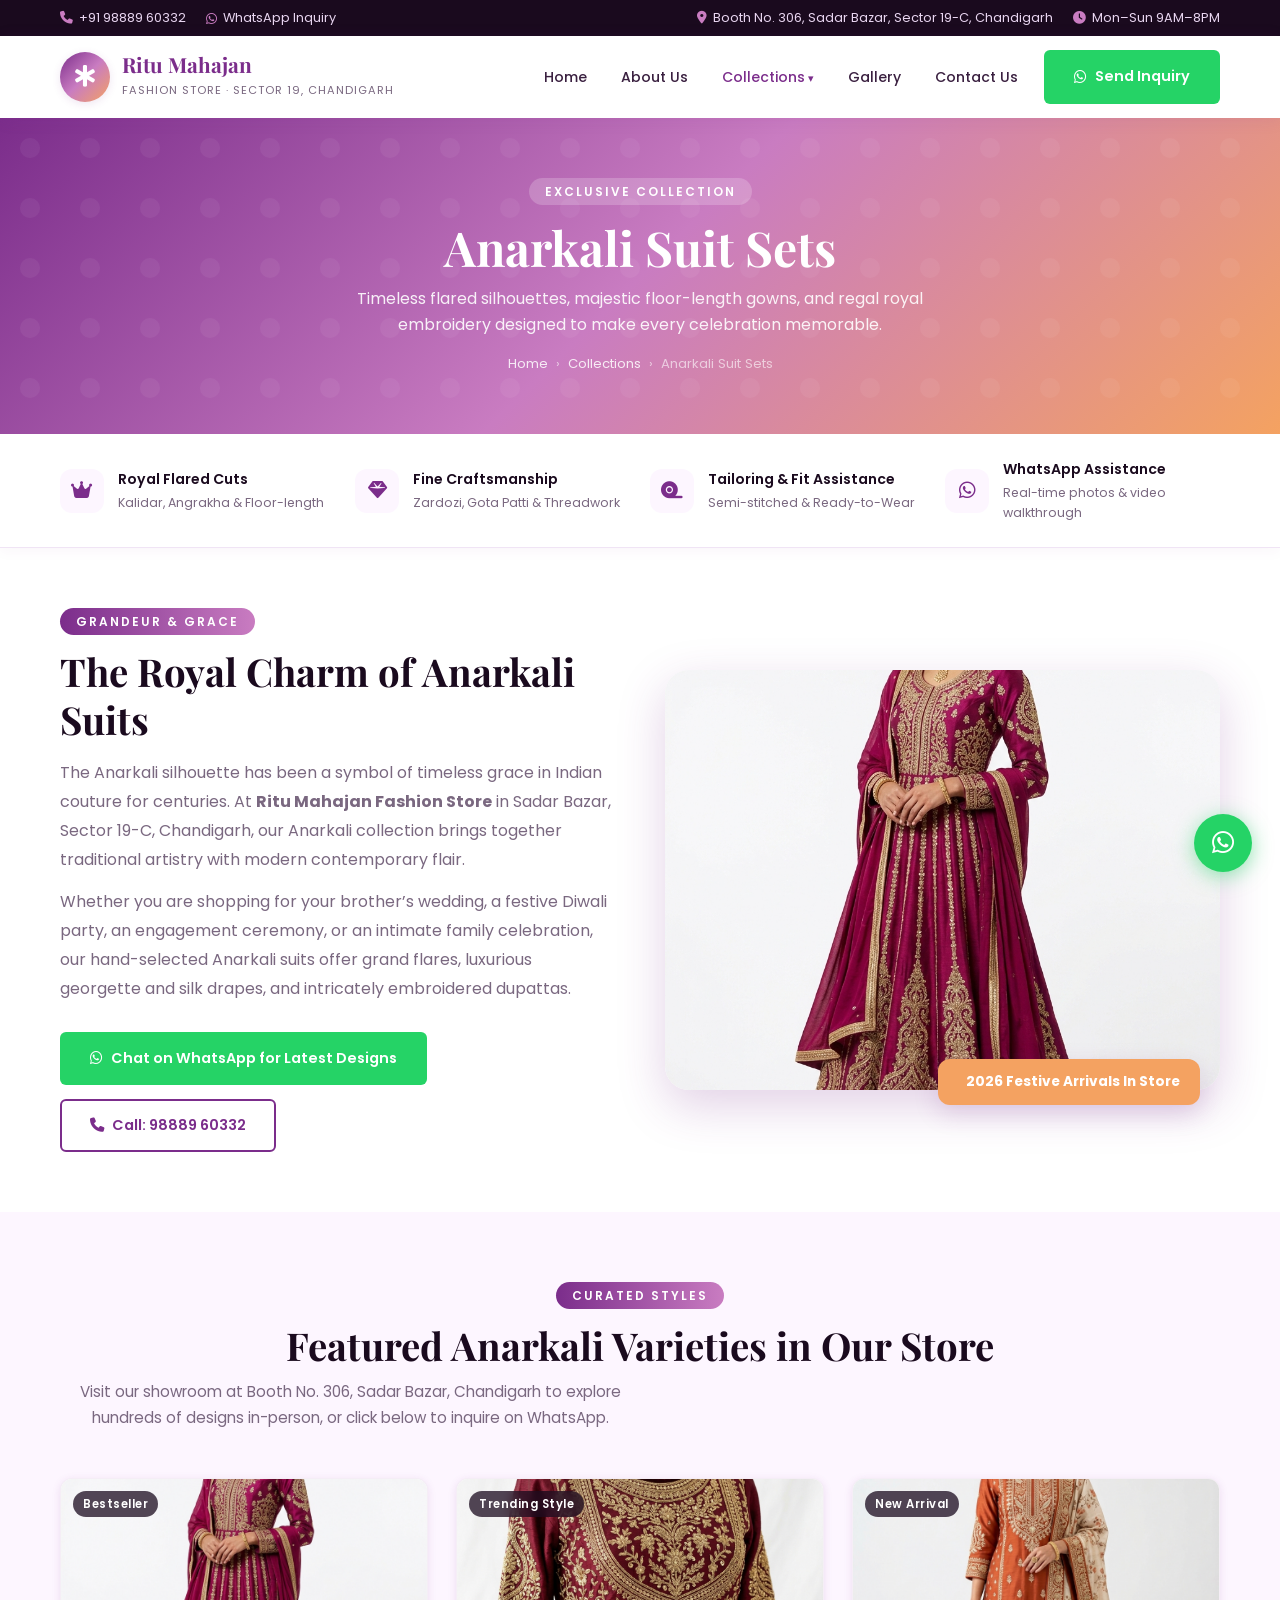
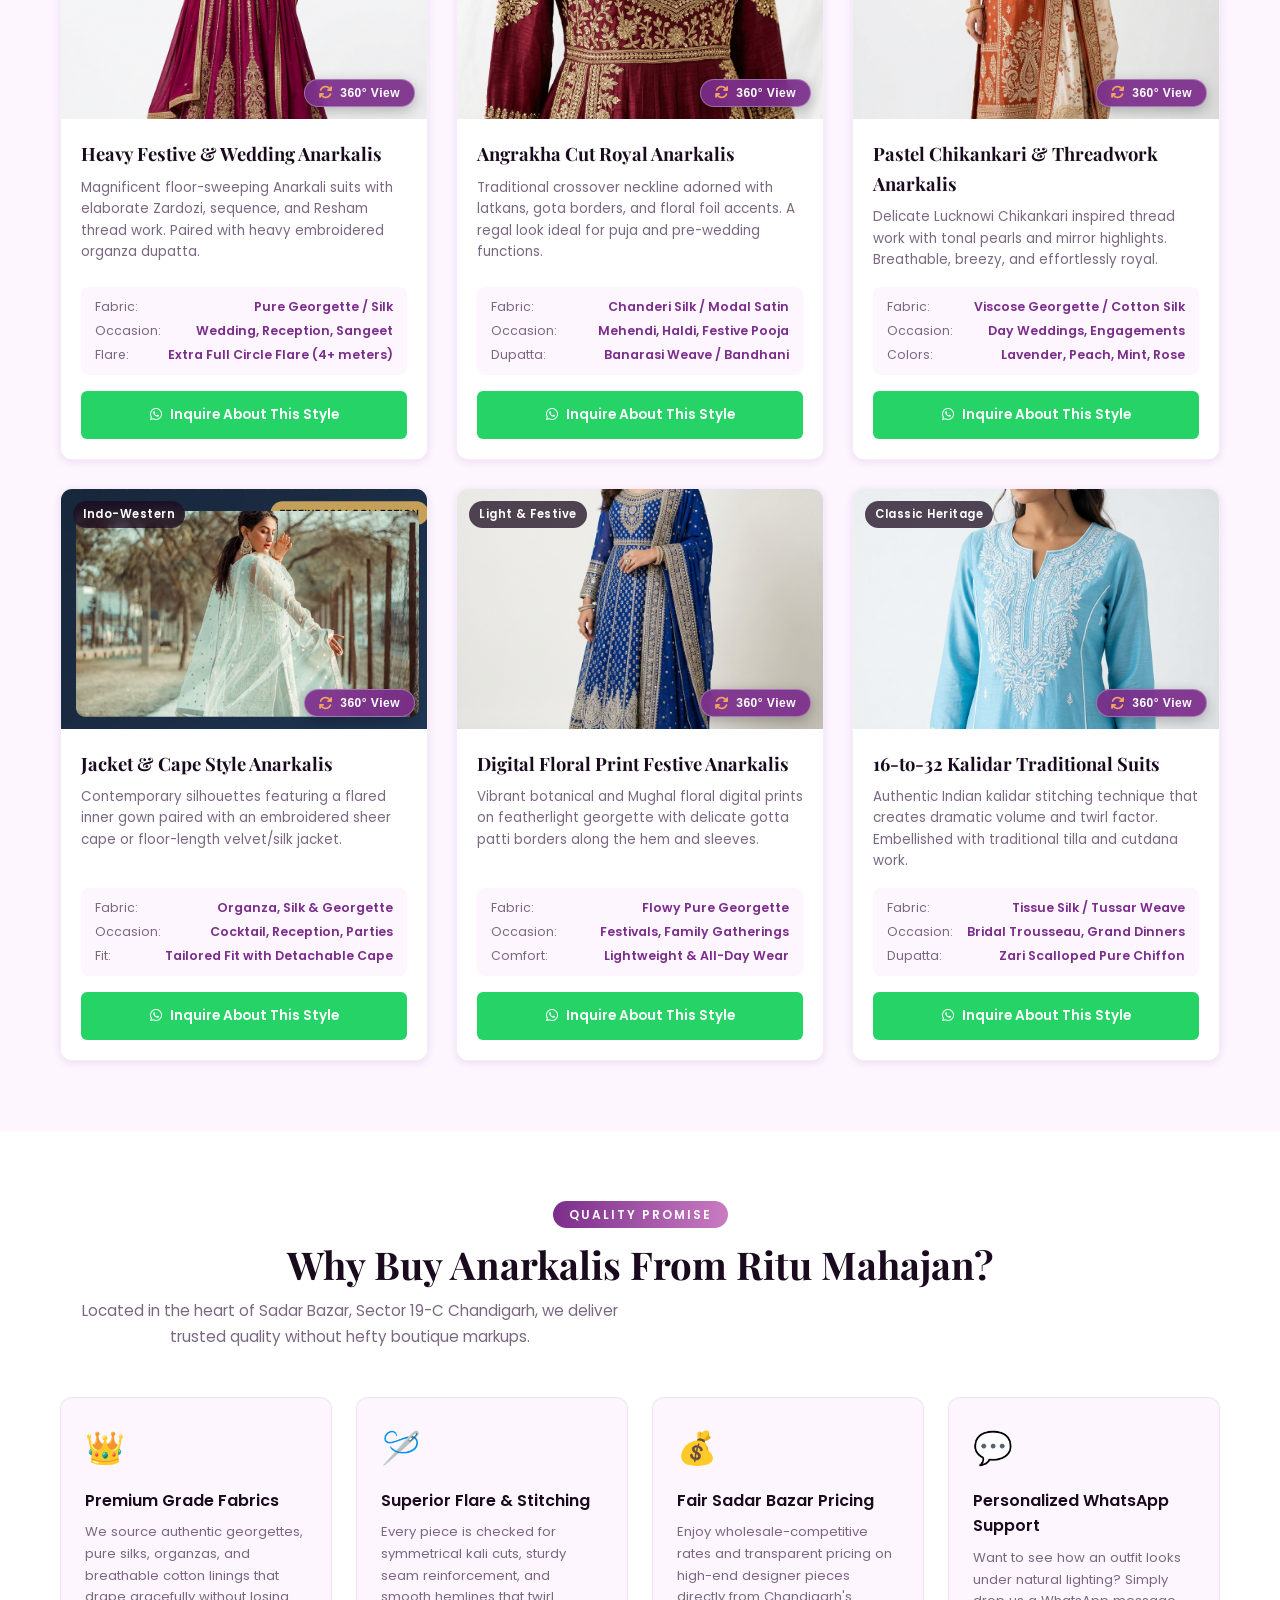
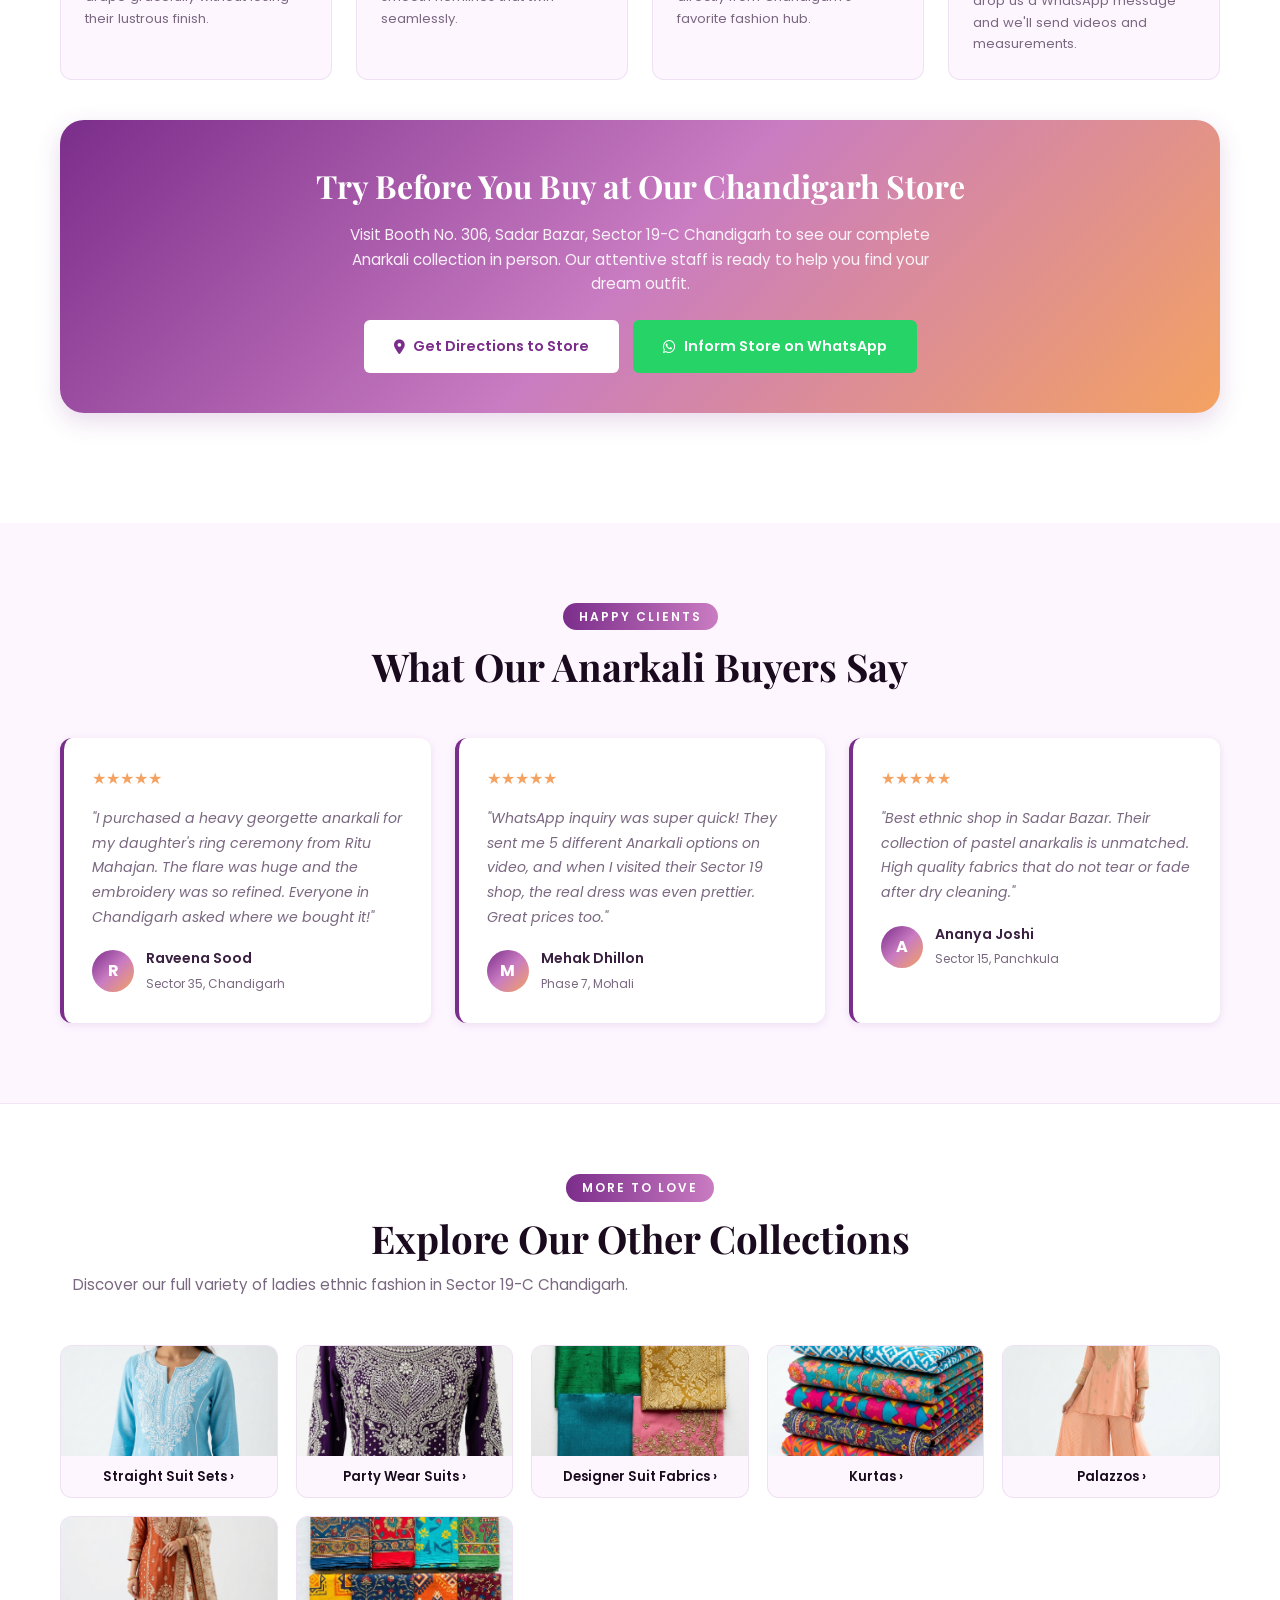
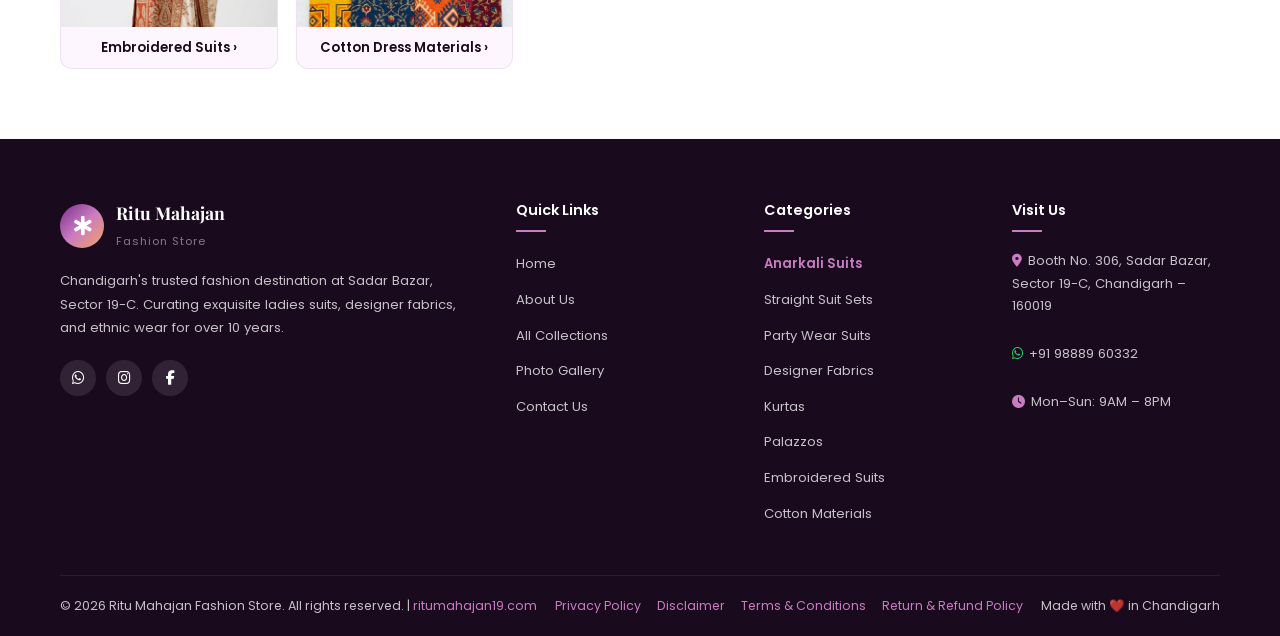
==== commit 65739763: "Add photo gallery page and update site navigation" ====
--- a/anarkali-suits.html
+++ b/anarkali-suits.html
@@ -68,6 +68,7 @@
                             <a href="cotton-materials.html">Cotton Dress Materials</a>
                         </div>
                     </div>
+                    <a href="gallery.html">Gallery</a>
                     <a href="index.html#contact">Contact Us</a>
                     <a href="https://wa.me/919888960332?text=Hi%2C%20I%20want%20to%20inquire%20about%20Anarkali%20Suits" target="_blank" class="btn btn-whatsapp nav-cta"><i class="fab fa-whatsapp"></i>Send Inquiry</a>
                 </nav>
@@ -457,6 +458,7 @@
                             <li><a href="index.html">Home</a></li>
                             <li><a href="index.html#about">About Us</a></li>
                             <li><a href="collections.html">All Collections</a></li>
+                            <li><a href="gallery.html">Photo Gallery</a></li>
                             <li><a href="index.html#contact">Contact Us</a></li>
                         </ul>
                     </div>
